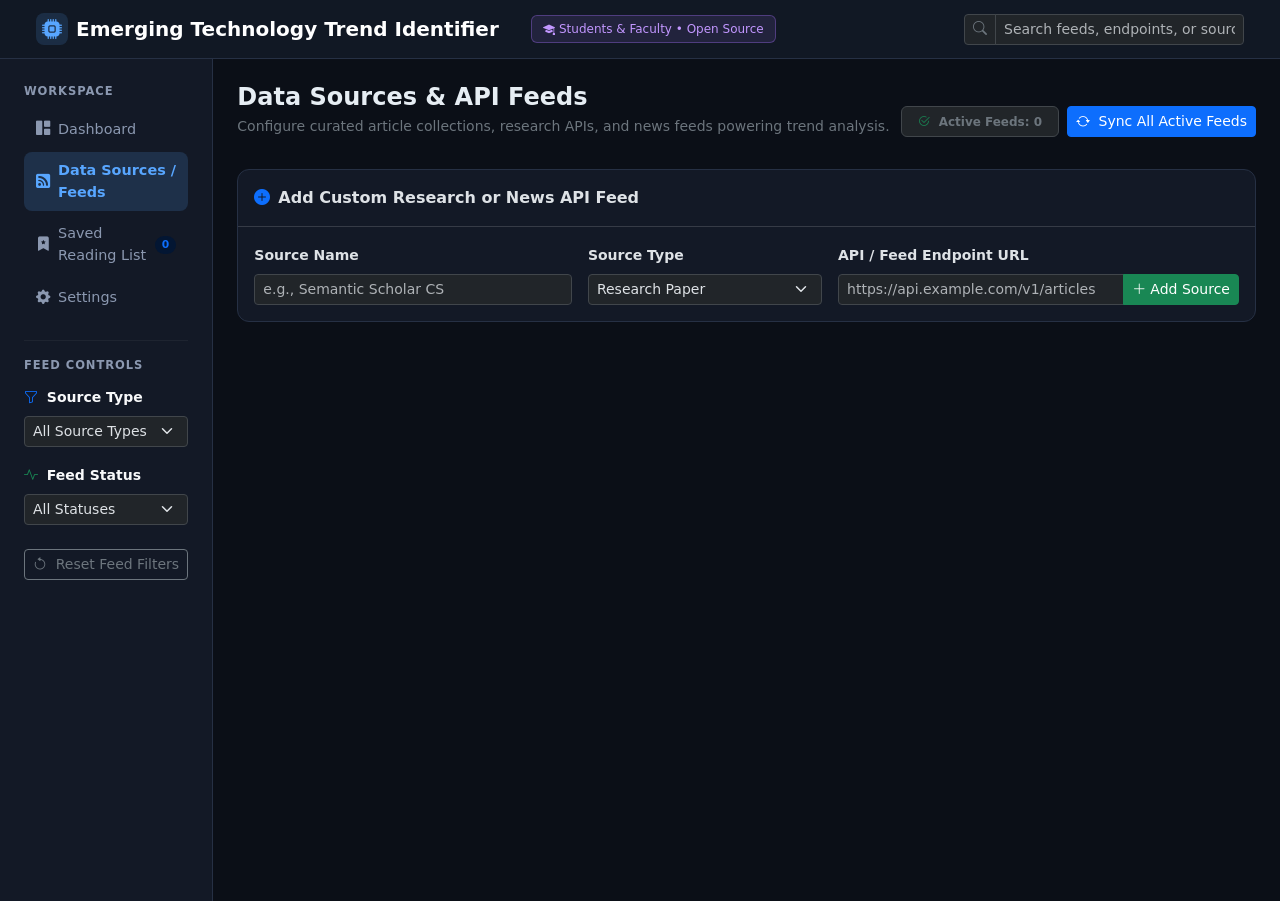
==== Frontend/feeds.html @ 265fe932 "Renamed" ====
<!DOCTYPE html>
<html lang="en" data-bs-theme="dark">
<head>
    <meta charset="UTF-8">
    <meta name="viewport" content="width=device-width, initial-scale=1.0">
    <title>Data Sources &amp; API Feeds | Emerging Technology Trend Identifier</title>
    <!-- Bootstrap 5 CSS -->
    <link href="https://cdn.jsdelivr.net/npm/bootstrap@5.3.3/dist/css/bootstrap.min.css" rel="stylesheet">
    <!-- Bootstrap Icons -->
    <link rel="stylesheet" href="https://cdn.jsdelivr.net/npm/bootstrap-icons@1.11.3/font/bootstrap-icons.min.css">
    <!-- Custom Styles -->
    <link rel="stylesheet" href="style.css">
</head>
<body>

    <!-- TOP NAVIGATION BAR -->
    <nav class="navbar navbar-expand-lg border-bottom sticky-top top-navbar px-3 px-lg-4">
        <div class="container-fluid d-flex flex-wrap align-items-center justify-content-between gap-2">
            <!-- Brand & Academic Badge -->
            <div class="d-flex align-items-center gap-3">
                <a class="navbar-brand fw-bold d-flex align-items-center gap-2 mb-0" href="index.html">
                    <span class="brand-icon"><i class="bi bi-cpu-fill"></i></span>
                    <span>Emerging Technology Trend Identifier</span>
                </a>
                <span class="badge academic-badge d-none d-md-inline-flex align-items-center gap-1">
                    <i class="bi bi-mortarboard-fill"></i> Students &amp; Faculty • Open Source
                </span>
            </div>

            <!-- Feed Search Input -->
            <div class="search-wrapper flex-grow-1 flex-md-grow-0">
                <div class="input-group input-group-sm">
                    <span class="input-group-text bg-dark border-secondary-subtle text-secondary">
                        <i class="bi bi-search"></i>
                    </span>
                    <input
                        type="text"
                        id="feedSearchInput"
                        class="form-control bg-dark border-secondary-subtle"
                        placeholder="Search feeds, endpoints, or source types..."
                        aria-label="Search data sources and feeds"
                    >
                </div>
            </div>
        </div>
    </nav>

    <!-- MAIN SHELL -->
    <div class="container-fluid">
        <div class="row">

            <!-- LEFT SIDEBAR -->
            <aside class="col-lg-3 col-xl-2 border-end p-3 p-lg-4 sidebar-panel">
                <div class="mb-4">
                    <div class="sidebar-section-title">Workspace</div>
                    <ul class="nav nav-pills flex-column gap-1" id="sidebarNav">
                        <li class="nav-item">
                            <a class="nav-link d-flex align-items-center gap-2" href="index.html">
                                <i class="bi bi-grid-1x2-fill"></i> Dashboard
                            </a>
                        </li>
                        <li class="nav-item">
                            <a class="nav-link active d-flex align-items-center gap-2" href="feeds.html">
                                <i class="bi bi-rss-fill"></i> Data Sources / Feeds
                            </a>
                        </li>
                        <li class="nav-item">
                            <a class="nav-link d-flex align-items-center justify-content-between" href="saved.html">
                                <span class="d-flex align-items-center gap-2">
                                    <i class="bi bi-bookmark-star-fill"></i> Saved Reading List
                                </span>
                                <span class="badge rounded-pill bg-primary-subtle text-primary" id="navSavedBadge">0</span>
                            </a>
                        </li>
                        <li class="nav-item">
                            <a class="nav-link d-flex align-items-center gap-2" href="settings.html">
                                <i class="bi bi-gear-fill"></i> Settings
                            </a>
                        </li>
                    </ul>
                </div>

                <hr class="border-secondary-subtle">

                <!-- Feed Filters -->
                <div class="sidebar-section-title">Feed Controls</div>

                <div class="mb-3">
                    <label for="feedTypeFilter" class="form-label small fw-semibold text-light-emphasis">
                        <i class="bi bi-funnel me-1 text-primary"></i> Source Type
                    </label>
                    <select id="feedTypeFilter" class="form-select form-select-sm bg-dark border-secondary-subtle">
                        <option value="All">All Source Types</option>
                        <option value="Research Paper">Research Papers</option>
                        <option value="Tech News">Tech News</option>
                    </select>
                </div>

                <div class="mb-4">
                    <label for="feedStatusFilter" class="form-label small fw-semibold text-light-emphasis">
                        <i class="bi bi-activity me-1 text-success"></i> Feed Status
                    </label>
                    <select id="feedStatusFilter" class="form-select form-select-sm bg-dark border-secondary-subtle">
                        <option value="All">All Statuses</option>
                        <option value="Active">Active Only</option>
                        <option value="Paused">Paused Only</option>
                    </select>
                </div>

                <button id="resetFeedsFilterBtn" class="btn btn-outline-secondary btn-sm w-100">
                    <i class="bi bi-arrow-counterclockwise me-1"></i> Reset Feed Filters
                </button>
            </aside>

            <!-- MAIN CONTENT -->
            <main class="col-lg-9 col-xl-10 p-3 p-lg-4">

                <!-- Page Header -->
                <div class="d-flex flex-wrap justify-content-between align-items-end mb-4 gap-2">
                    <div>
                        <h2 class="fw-bold mb-1 fs-4">Data Sources &amp; API Feeds</h2>
                        <p class="text-secondary small mb-0">
                            Configure curated article collections, research APIs, and news feeds powering trend analysis.
                        </p>
                    </div>
                    <div class="d-flex flex-wrap align-items-center gap-2">
                        <span class="badge bg-dark border border-secondary-subtle text-secondary py-2 px-3">
                            <i class="bi bi-check2-circle text-success me-1"></i> Active Feeds: <strong id="activeFeedsCount">0</strong>
                        </span>
                        <button id="syncAllBtn" class="btn btn-primary btn-sm">
                            <i class="bi bi-arrow-repeat me-1"></i> Sync All Active Feeds
                        </button>
                    </div>
                </div>

                <!-- Feed Cards Grid -->
                <div class="row g-3 mb-4" id="feedsGrid">
                    <!-- Rendered dynamically via js/feeds.js -->
                </div>

                <!-- Add Custom Feed / Curated Source Card -->
                <div class="card dashboard-card">
                    <div class="card-header bg-transparent d-flex align-items-center gap-2 py-3">
                        <i class="bi bi-plus-circle-fill text-primary"></i>
                        <span class="fw-semibold">Add Custom Research or News API Feed</span>
                    </div>
                    <div class="card-body">
                        <form id="addFeedForm" class="row g-3">
                            <div class="col-md-4">
                                <label for="feedName" class="form-label small fw-semibold">Source Name</label>
                                <input
                                    type="text"
                                    id="feedName"
                                    class="form-control form-control-sm bg-dark border-secondary-subtle"
                                    placeholder="e.g., Semantic Scholar CS"
                                    required
                                >
                            </div>
                            <div class="col-md-3">
                                <label for="feedType" class="form-label small fw-semibold">Source Type</label>
                                <select id="feedType" class="form-select form-select-sm bg-dark border-secondary-subtle">
                                    <option value="Research Paper">Research Paper</option>
                                    <option value="Tech News">Tech News</option>
                                </select>
                            </div>
                            <div class="col-md-5">
                                <label for="feedUrl" class="form-label small fw-semibold">API / Feed Endpoint URL</label>
                                <div class="input-group input-group-sm">
                                    <input
                                        type="url"
                                        id="feedUrl"
                                        class="form-control bg-dark border-secondary-subtle"
                                        placeholder="https://api.example.com/v1/articles"
                                        required
                                    >
                                    <button type="submit" class="btn btn-success">
                                        <i class="bi bi-plus-lg me-1"></i>Add Source
                                    </button>
                                </div>
                            </div>
                        </form>
                    </div>
                </div>

            </main>
        </div>
    </div>

    <!-- Toast Notification -->
    <div class="toast-container position-fixed bottom-0 end-0 p-3">
        <div id="actionToast" class="toast align-items-center text-bg-dark border-primary" role="alert" aria-live="assertive" aria-atomic="true">
            <div class="d-flex">
                <div class="toast-body d-flex align-items-center gap-2" id="toastMessage">
                    <i class="bi bi-check-circle-fill text-success"></i>
                    <span>Action completed.</span>
                </div>
                <button type="button" class="btn-close btn-close-white me-2 m-auto" data-bs-dismiss="toast" aria-label="Close"></button>
            </div>
        </div>
    </div>

    <!-- Bootstrap 5 JS Bundle -->
    <script src="https://cdn.jsdelivr.net/npm/bootstrap@5.3.3/dist/js/bootstrap.bundle.min.js"></script>
    <!-- Shared State & Feed Logic -->
    <script src="js/shared.js"></script>
    <script src="js/feeds.js"></script>
</body>
</html>
---- Frontend/style.css ----
:root {
    --bg-canvas: #0b0f17;
    --bg-surface: #131926;
    --bg-elevated: #1a2234;
    --border-subtle: #263044;
    --text-primary: #e6edf3;
    --text-muted: #8b98b0;
    --accent-blue: #58a6ff;
    --accent-purple: #a371f7;
    --accent-green: #3fb950;
}

body {
    background-color: var(--bg-canvas);
    color: var(--text-primary);
    font-family: 'Inter', 'Segoe UI', system-ui, -apple-system, sans-serif;
}

/* Top Navbar */
.top-navbar {
    background-color: rgba(19, 25, 38, 0.92);
    backdrop-filter: blur(10px);
    border-color: var(--border-subtle) !important;
}

.brand-icon {
    display: inline-flex;
    align-items: center;
    justify-content: center;
    width: 32px;
    height: 32px;
    border-radius: 8px;
    background: rgba(88, 166, 255, 0.15);
    color: var(--accent-blue);
}

.academic-badge {
    background-color: rgba(163, 113, 247, 0.12);
    color: #c297ff;
    border: 1px solid rgba(163, 113, 247, 0.35);
    font-weight: 500;
    padding: 0.4rem 0.7rem;
}

.search-wrapper {
    min-width: 280px;
    max-width: 380px;
}

/* Left Sidebar */
.sidebar-panel {
    background-color: var(--bg-surface);
    border-color: var(--border-subtle) !important;
    min-height: calc(100vh - 58px);
}

.sidebar-section-title {
    font-size: 0.72rem;
    font-weight: 700;
    text-transform: uppercase;
    letter-spacing: 0.08em;
    color: var(--text-muted);
    margin-bottom: 0.65rem;
}

.sidebar-panel .nav-link {
    color: var(--text-muted);
    border-radius: 8px;
    padding: 0.5rem 0.75rem;
    font-size: 0.9rem;
    transition: all 0.15s ease;
}

.sidebar-panel .nav-link:hover {
    background-color: var(--bg-elevated);
    color: var(--text-primary);
}

.sidebar-panel .nav-link.active {
    background-color: rgba(88, 166, 255, 0.16);
    color: var(--accent-blue);
    font-weight: 600;
}

.legend-dot {
    display: inline-block;
    width: 9px;
    height: 9px;
    border-radius: 50%;
    margin-right: 6px;
}

/* KPI & Dashboard Cards */
.kpi-card,
.dashboard-card {
    background-color: var(--bg-surface);
    border: 1px solid var(--border-subtle);
    border-radius: 12px;
}

.kpi-label {
    font-size: 0.78rem;
    font-weight: 600;
    text-transform: uppercase;
    letter-spacing: 0.04em;
    color: var(--text-muted);
}

.kpi-icon {
    width: 32px;
    height: 32px;
    border-radius: 8px;
    display: inline-flex;
    align-items: center;
    justify-content: center;
    font-size: 0.95rem;
}

/* Charts */
.chart-container {
    position: relative;
    height: 270px;
    width: 100%;
}

/* Article Feed Cards */
.article-card {
    background-color: var(--bg-canvas);
    border: 1px solid var(--border-subtle);
    border-radius: 10px;
    padding: 1.25rem;
    margin-bottom: 1rem;
    transition: transform 0.16s ease, border-color 0.16s ease;
}

.article-card:last-child {
    margin-bottom: 0;
}

.article-card:hover {
    border-color: var(--accent-blue);
    transform: translateY(-2px);
}

.source-pill-paper {
    background-color: rgba(163, 113, 247, 0.14);
    color: #c297ff;
    border: 1px solid rgba(163, 113, 247, 0.35);
}

.source-pill-news {
    background-color: rgba(63, 185, 80, 0.14);
    color: #56d364;
    border: 1px solid rgba(63, 185, 80, 0.35);
}

.keyword-pill {
    display: inline-block;
    font-size: 0.76rem;
    padding: 0.2rem 0.6rem;
    border-radius: 999px;
    background-color: rgba(88, 166, 255, 0.12);
    color: var(--accent-blue);
    border: 1px solid rgba(88, 166, 255, 0.3);
    margin-right: 0.35rem;
    margin-top: 0.35rem;
    cursor: pointer;
    transition: background-color 0.15s ease;
}

.keyword-pill:hover {
    background-color: rgba(88, 166, 255, 0.25);
}

@media (max-width: 991.98px) {
    .sidebar-panel {
        min-height: auto;
        border-right: none !important;
        border-bottom: 1px solid var(--border-subtle);
    }
    .search-wrapper {
        min-width: 100%;
    }
}
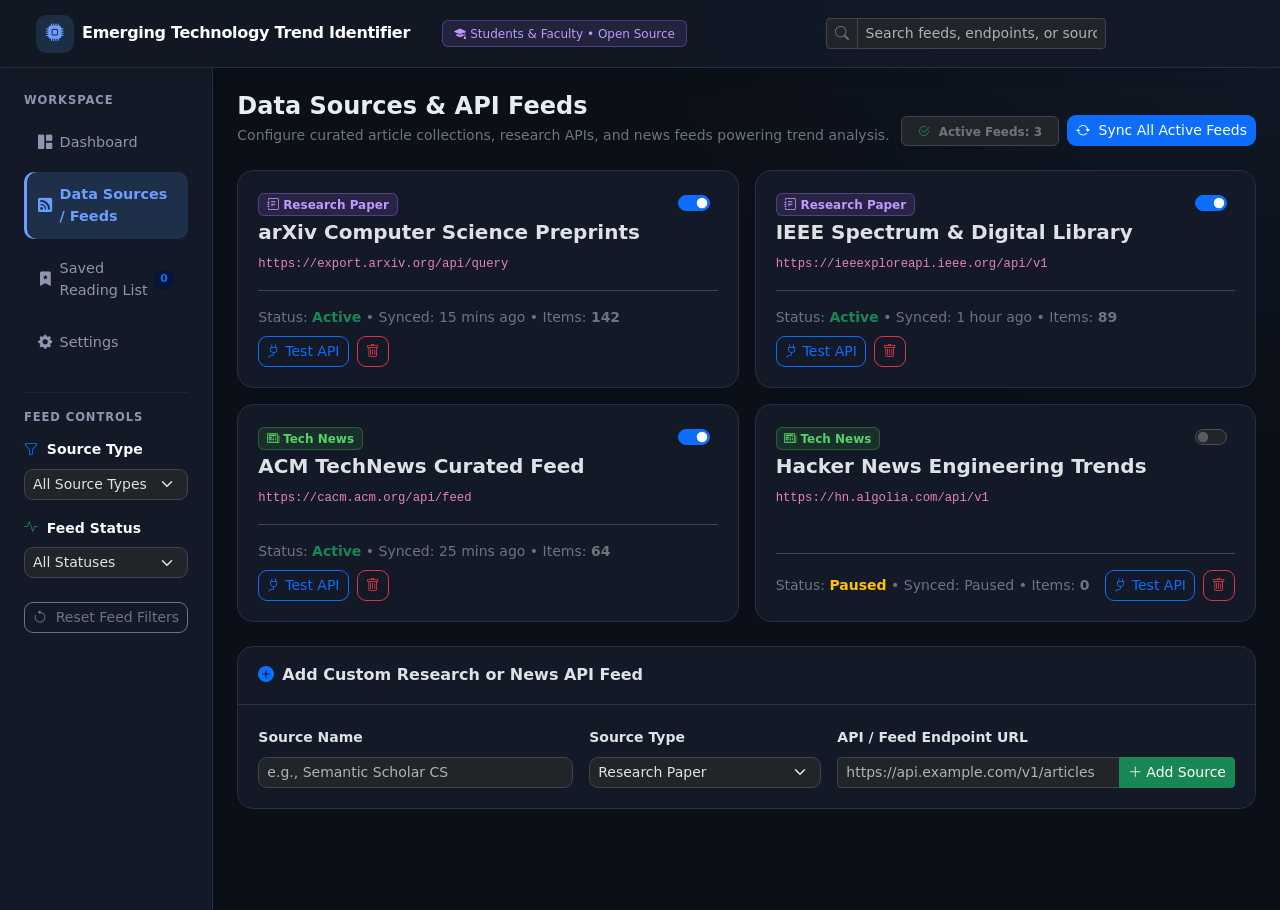
==== commit 5efc40ba: "Profiles with error" ====
--- a/Frontend/feeds.html
+++ b/Frontend/feeds.html
@@ -42,6 +42,53 @@
                     >
                 </div>
             </div>
+
+            <!-- Login / Profile Section -->
+            <div class="d-flex align-items-center gap-2">
+                <button
+                    class="btn btn-outline-primary btn-sm"
+                    id="headerLoginBtn"
+                    type="button"
+                    data-bs-toggle="modal"
+                    data-bs-target="#loginModal"
+                    hidden
+                >
+                    <i class="bi bi-box-arrow-in-right me-1"></i> Login
+                </button>
+
+                <div class="dropdown" id="headerProfileMenu" hidden>
+                    <button
+                        class="btn btn-outline-light btn-sm dropdown-toggle"
+                        type="button"
+                        id="profileDropdownButton"
+                        data-bs-toggle="dropdown"
+                        aria-expanded="false"
+                    >
+                        <i class="bi bi-person-circle me-1"></i>
+                        <span id="headerProfileName">Profile</span>
+                    </button>
+
+                    <ul class="dropdown-menu dropdown-menu-end shadow">
+                        <li class="px-3 py-2">
+                            <div class="fw-semibold" id="dropdownProfileName">User</div>
+                            <div class="small text-secondary" id="dropdownProfileEmail">user@demo.edu</div>
+                            <span class="badge bg-primary-subtle text-primary mt-1" id="dropdownProfileRole">Student</span>
+                        </li>
+                        <li><hr class="dropdown-divider"></li>
+                        <li>
+                            <button class="dropdown-item" type="button" id="viewProfileBtn">
+                                <i class="bi bi-person-vcard me-2"></i>View Profile
+                            </button>
+                        </li>
+                        <li>
+                            <button class="dropdown-item text-danger" type="button" id="logoutBtn">
+                                <i class="bi bi-box-arrow-right me-2"></i>Logout
+                            </button>
+                        </li>
+                    </ul>
+                </div>
+            </div>
+
         </div>
     </nav>
 
@@ -186,6 +233,87 @@
         </div>
     </div>
 
+
+    <!-- Login Modal -->
+    <div class="modal fade" id="loginModal" tabindex="-1" aria-hidden="true">
+        <div class="modal-dialog modal-dialog-centered">
+            <div class="modal-content bg-dark border-secondary">
+                <div class="modal-header border-secondary">
+                    <h5 class="modal-title fw-bold">
+                        <i class="bi bi-person-lock text-primary me-2"></i>Login
+                    </h5>
+                    <button type="button" class="btn-close btn-close-white" data-bs-dismiss="modal"></button>
+                </div>
+
+                <div class="modal-body">
+                    <form id="loginForm">
+                        <label class="form-label fw-semibold">Account Type</label>
+
+                        <div class="d-flex gap-3 mb-3">
+                            <div class="form-check">
+                                <input class="form-check-input" type="radio" name="loginRole" id="loginStudent" value="student" checked>
+                                <label class="form-check-label" for="loginStudent">Student</label>
+                            </div>
+                            <div class="form-check">
+                                <input class="form-check-input" type="radio" name="loginRole" id="loginFaculty" value="staff">
+                                <label class="form-check-label" for="loginFaculty">Faculty</label>
+                            </div>
+                        </div>
+
+                        <div class="mb-3">
+                            <label for="loginIdentifier" class="form-label">Email</label>
+                            <input type="email" class="form-control bg-dark text-light border-secondary" id="loginIdentifier" placeholder="Enter your demo email" required>
+                        </div>
+
+                        <div class="mb-3">
+                            <label for="loginPassword" class="form-label">Password</label>
+                            <input type="password" class="form-control bg-dark text-light border-secondary" id="loginPassword" placeholder="Enter password" required>
+                        </div>
+
+                        <button type="submit" class="btn btn-primary w-100">
+                            <i class="bi bi-box-arrow-in-right me-1"></i> Login
+                        </button>
+                    </form>
+                </div>
+            </div>
+        </div>
+    </div>
+
+    <!-- Profile Modal -->
+    <div class="modal fade" id="profileModal" tabindex="-1" aria-hidden="true">
+        <div class="modal-dialog modal-dialog-centered">
+            <div class="modal-content bg-dark border-secondary">
+                <div class="modal-header border-secondary">
+                    <h5 class="modal-title fw-bold">
+                        <i class="bi bi-person-vcard text-primary me-2"></i>My Profile
+                    </h5>
+                    <button type="button" class="btn-close btn-close-white" data-bs-dismiss="modal"></button>
+                </div>
+
+                <div class="modal-body">
+                    <div class="text-center mb-4">
+                        <i class="bi bi-person-circle display-3 text-primary"></i>
+                        <h5 class="mt-2 mb-1" id="profileDisplayName">User</h5>
+                        <span class="badge bg-primary-subtle text-primary" id="profileDisplayRole">Student</span>
+                    </div>
+
+                    <div class="border rounded p-3 border-secondary">
+                        <p class="mb-2"><strong>Email:</strong> <span id="profileDisplayEmail"></span></p>
+                        <p class="mb-2"><strong>ID:</strong> <span id="profileDisplayId"></span></p>
+                        <p class="mb-2"><strong>Department:</strong> <span id="profileDisplayDepartment"></span></p>
+                        <p class="mb-0"><strong>College:</strong> <span id="profileDisplayCollege"></span></p>
+
+                        <div id="profileExtraRow" class="mt-2" hidden>
+                            <strong id="profileExtraLabel"></strong>
+                            <span id="profileDisplayExtra"></span>
+                        </div>
+                    </div>
+                </div>
+            </div>
+        </div>
+    </div>
+
+
     <!-- Toast Notification -->
     <div class="toast-container position-fixed bottom-0 end-0 p-3">
         <div id="actionToast" class="toast align-items-center text-bg-dark border-primary" role="alert" aria-live="assertive" aria-atomic="true">
@@ -204,5 +332,6 @@
     <!-- Shared State & Feed Logic -->
     <script src="js/shared.js"></script>
     <script src="js/feeds.js"></script>
+    <script src="js/auth.js"></script>
 </body>
 </html>
--- a/Frontend/style.css
+++ b/Frontend/style.css
@@ -8,6 +8,28 @@
     --accent-blue: #58a6ff;
     --accent-purple: #a371f7;
     --accent-green: #3fb950;
+}
+
+[data-bs-theme="light"] {
+    --bg-canvas: #f5f7fb;
+    --bg-surface: #ffffff;
+    --bg-elevated: #eef2f8;
+    --border-subtle: #dce2ec;
+    --text-primary: #161b26;
+    --text-muted: #5a6578;
+}
+
+[data-bs-theme="light"] .top-navbar {
+    background-color: rgba(255, 255, 255, 0.92);
+}
+
+[data-bs-theme="light"] .article-card {
+    background-color: #f9fbff;
+}
+
+body.density-compact .article-card {
+    padding: 0.85rem 1rem;
+    margin-bottom: 0.65rem;
 }
 
 body {
@@ -182,3 +204,307 @@
         min-width: 100%;
     }
 }
+
+[data-bs-theme="light"] {
+    --bg-canvas: #f5f7fb;
+    --bg-surface: #ffffff;
+    --bg-elevated: #eef2f8;
+    --border-subtle: #dce2ec;
+    --text-primary: #161b26;
+    --text-muted: #5a6578;
+}
+
+[data-bs-theme="light"] body {
+    background-color: var(--bg-canvas);
+    color: var(--text-primary);
+}
+
+[data-bs-theme="light"] .top-navbar {
+    background-color: rgba(255, 255, 255, 0.95);
+}
+
+[data-bs-theme="light"] .sidebar-panel,
+[data-bs-theme="light"] .kpi-card,
+[data-bs-theme="light"] .dashboard-card {
+    background-color: var(--bg-surface);
+}
+
+[data-bs-theme="light"] .article-card {
+    background-color: #f9fbff;
+}
+
+[data-bs-theme="light"] .form-control,
+[data-bs-theme="light"] .form-select,
+[data-bs-theme="light"] .input-group-text,
+[data-bs-theme="light"] .bg-dark {
+    background-color: #ffffff !important;
+    color: var(--text-primary) !important;
+    border-color: var(--border-subtle) !important;
+}
+
+[data-bs-theme="light"] .text-light-emphasis {
+    color: var(--text-primary) !important;
+}
+
+/* Compact Card Density */
+body.density-compact .article-card {
+    padding: 0.85rem 1rem;
+    margin-bottom: 0.65rem;
+}
+
+
+/* =========================================
+   DASHBOARD UI UPGRADE - STEP 1
+========================================= */
+
+:root {
+    --accent-blue: #6c9eff;
+    --accent-purple: #a78bfa;
+    --accent-green: #34d399;
+    --card-radius: 16px;
+}
+
+/* Overall dashboard */
+body {
+    background:
+        radial-gradient(ellipse at top right, rgba(88, 166, 255, 0.07), transparent 35%),
+        var(--bg-canvas);
+    line-height: 1.55;
+}
+
+/* Top navigation */
+.top-navbar {
+    min-height: 68px;
+    box-shadow: 0 4px 20px rgba(0, 0, 0, 0.12);
+}
+
+.brand-icon {
+    width: 38px;
+    height: 38px;
+    border-radius: 11px;
+    font-size: 1.1rem;
+}
+
+.navbar-brand {
+    font-size: 1rem;
+    letter-spacing: -0.3px;
+}
+
+/* Sidebar */
+.sidebar-panel {
+    padding-top: 1.5rem !important;
+}
+
+@media (min-width: 992px) {
+    .sidebar-panel {
+        position: sticky;
+        top: 68px;
+        height: calc(100vh - 68px);
+        overflow-y: auto;
+    }
+}
+
+.sidebar-panel .nav-link {
+    padding: 0.7rem 0.85rem;
+    border-radius: 10px;
+    margin-bottom: 3px;
+}
+
+.sidebar-panel .nav-link.active {
+    box-shadow: inset 3px 0 0 var(--accent-blue);
+}
+
+/* KPI cards */
+.kpi-card {
+    border-radius: var(--card-radius);
+    overflow: hidden;
+    position: relative;
+    transition: transform 0.2s ease, border-color 0.2s ease,
+                box-shadow 0.2s ease;
+}
+
+.kpi-card:hover {
+    transform: translateY(-4px);
+    border-color: rgba(108, 158, 255, 0.55);
+    box-shadow: 0 12px 28px rgba(0, 0, 0, 0.16);
+}
+
+.kpi-card .card-body {
+    padding: 1.25rem;
+}
+
+.kpi-card h3,
+.kpi-card h5 {
+    letter-spacing: -0.5px;
+}
+
+/* Dashboard chart cards */
+.dashboard-card {
+    border-radius: var(--card-radius);
+    overflow: hidden;
+    transition: border-color 0.2s ease;
+}
+
+.dashboard-card .card-header {
+    min-height: 58px;
+    border-bottom: 1px solid var(--border-subtle);
+    padding-left: 1.25rem !important;
+    padding-right: 1.25rem !important;
+}
+
+.dashboard-card .card-body {
+    padding: 1.25rem;
+}
+
+.chart-container {
+    height: 290px;
+}
+
+/* Article cards */
+.article-card {
+    border-radius: 14px;
+    padding: 1.35rem;
+    transition: transform 0.2s ease, border-color 0.2s ease,
+                box-shadow 0.2s ease;
+}
+
+.article-card:hover {
+    transform: translateY(-3px);
+    box-shadow: 0 10px 25px rgba(0, 0, 0, 0.12);
+}
+
+.article-card h5 {
+    line-height: 1.45;
+    letter-spacing: -0.25px;
+}
+
+/* Buttons */
+.btn {
+    border-radius: 9px;
+    transition: all 0.18s ease;
+}
+
+.form-control,
+.form-select {
+    border-radius: 9px;
+}
+
+.form-control:focus,
+.form-select:focus {
+    border-color: var(--accent-blue);
+    box-shadow: 0 0 0 3px rgba(108, 158, 255, 0.13);
+}
+
+/* Responsive adjustments */
+@media (max-width: 767.98px) {
+    .navbar-brand {
+        font-size: 0.88rem;
+    }
+
+    main {
+        padding: 1rem !important;
+    }
+
+    .chart-container {
+        height: 250px;
+    }
+
+    .dashboard-card .card-header {
+        align-items: flex-start !important;
+        flex-direction: column;
+        gap: 8px;
+    }
+
+    .article-card {
+        padding: 1rem;
+    }
+}
+
+/* Light theme adjustments */
+[data-bs-theme="light"] .kpi-card,
+[data-bs-theme="light"] .dashboard-card {
+    box-shadow: 0 4px 18px rgba(25, 40, 70, 0.04);
+}
+
+[data-bs-theme="light"] .article-card:hover {
+    box-shadow: 0 10px 24px rgba(25, 40, 70, 0.08);
+}
+
+/* Trending Technologies Section */
+.trending-topics-grid {
+    display: grid;
+    grid-template-columns: repeat(auto-fit, minmax(190px, 1fr));
+    gap: 14px;
+}
+
+.trending-topic-card {
+    padding: 18px;
+    border: 1px solid var(--border-subtle);
+    border-radius: 14px;
+    background: rgba(8, 15, 27, .48);
+    transition: .2s ease;
+}
+
+.trending-topic-card:hover {
+    transform: translateY(-3px);
+    border-color: var(--accent-blue);
+    background: rgba(30, 53, 83, .45);
+}
+
+.trending-rank {
+    display: inline-block;
+    color: var(--accent-blue);
+    font-size: .72rem;
+    font-weight: 800;
+    margin-bottom: 13px;
+}
+
+.trending-topic-name {
+    color: var(--text-primary);
+    font-size: .95rem;
+    font-weight: 700;
+    margin-bottom: 7px;
+}
+
+.trending-topic-count {
+    color: var(--text-muted);
+    font-size: .8rem;
+    margin-bottom: 16px;
+}
+
+.trending-topic-footer {
+    display: flex;
+    justify-content: space-between;
+    align-items: center;
+    gap: 8px;
+    font-size: .72rem;
+    color: var(--text-muted);
+    border-top: 1px solid var(--border-subtle);
+    padding-top: 11px;
+}
+
+.trending-growth {
+    color: var(--accent-green);
+    font-weight: 800;
+}
+
+[data-bs-theme="light"] .trending-topic-card {
+    background: #f8faff;
+}
+
+/* Fix KPI text overflow */
+.kpi-card .card-body {
+    min-width: 0;
+}
+
+.kpi-card h3,
+.kpi-card h5 {
+    overflow-wrap: anywhere;
+    word-break: normal;
+    line-height: 1.3;
+    max-width: 100%;
+}
+
+#kpiTopCategory {
+    font-size: clamp(1rem, 1.5vw, 1.5rem);
+}
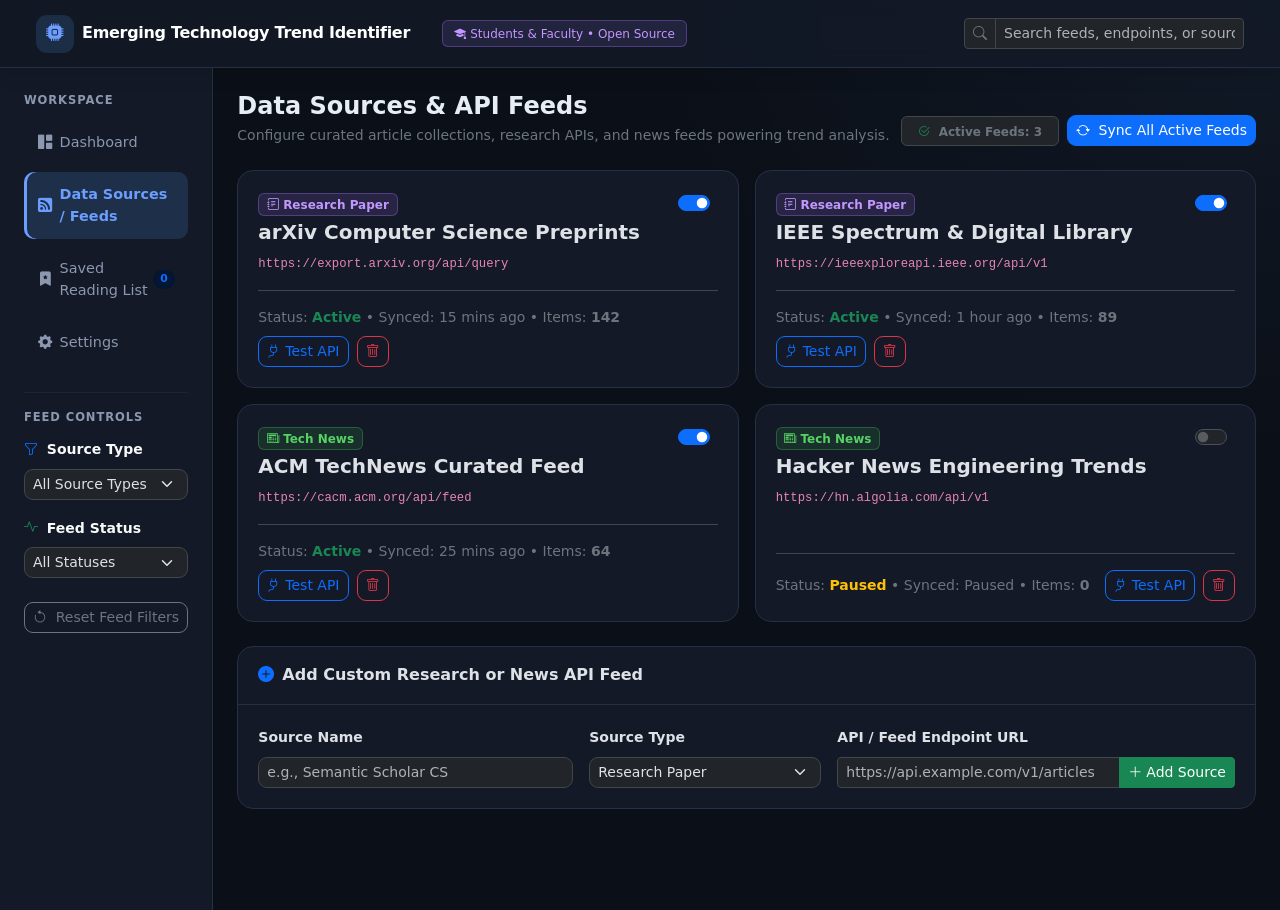
==== commit e62d73f2: "Profiles proper" ====
--- a/Frontend/feeds.html
+++ b/Frontend/feeds.html
@@ -42,53 +42,6 @@
                     >
                 </div>
             </div>
-
-            <!-- Login / Profile Section -->
-            <div class="d-flex align-items-center gap-2">
-                <button
-                    class="btn btn-outline-primary btn-sm"
-                    id="headerLoginBtn"
-                    type="button"
-                    data-bs-toggle="modal"
-                    data-bs-target="#loginModal"
-                    hidden
-                >
-                    <i class="bi bi-box-arrow-in-right me-1"></i> Login
-                </button>
-
-                <div class="dropdown" id="headerProfileMenu" hidden>
-                    <button
-                        class="btn btn-outline-light btn-sm dropdown-toggle"
-                        type="button"
-                        id="profileDropdownButton"
-                        data-bs-toggle="dropdown"
-                        aria-expanded="false"
-                    >
-                        <i class="bi bi-person-circle me-1"></i>
-                        <span id="headerProfileName">Profile</span>
-                    </button>
-
-                    <ul class="dropdown-menu dropdown-menu-end shadow">
-                        <li class="px-3 py-2">
-                            <div class="fw-semibold" id="dropdownProfileName">User</div>
-                            <div class="small text-secondary" id="dropdownProfileEmail">user@demo.edu</div>
-                            <span class="badge bg-primary-subtle text-primary mt-1" id="dropdownProfileRole">Student</span>
-                        </li>
-                        <li><hr class="dropdown-divider"></li>
-                        <li>
-                            <button class="dropdown-item" type="button" id="viewProfileBtn">
-                                <i class="bi bi-person-vcard me-2"></i>View Profile
-                            </button>
-                        </li>
-                        <li>
-                            <button class="dropdown-item text-danger" type="button" id="logoutBtn">
-                                <i class="bi bi-box-arrow-right me-2"></i>Logout
-                            </button>
-                        </li>
-                    </ul>
-                </div>
-            </div>
-
         </div>
     </nav>
 
@@ -233,87 +186,6 @@
         </div>
     </div>
 
-
-    <!-- Login Modal -->
-    <div class="modal fade" id="loginModal" tabindex="-1" aria-hidden="true">
-        <div class="modal-dialog modal-dialog-centered">
-            <div class="modal-content bg-dark border-secondary">
-                <div class="modal-header border-secondary">
-                    <h5 class="modal-title fw-bold">
-                        <i class="bi bi-person-lock text-primary me-2"></i>Login
-                    </h5>
-                    <button type="button" class="btn-close btn-close-white" data-bs-dismiss="modal"></button>
-                </div>
-
-                <div class="modal-body">
-                    <form id="loginForm">
-                        <label class="form-label fw-semibold">Account Type</label>
-
-                        <div class="d-flex gap-3 mb-3">
-                            <div class="form-check">
-                                <input class="form-check-input" type="radio" name="loginRole" id="loginStudent" value="student" checked>
-                                <label class="form-check-label" for="loginStudent">Student</label>
-                            </div>
-                            <div class="form-check">
-                                <input class="form-check-input" type="radio" name="loginRole" id="loginFaculty" value="staff">
-                                <label class="form-check-label" for="loginFaculty">Faculty</label>
-                            </div>
-                        </div>
-
-                        <div class="mb-3">
-                            <label for="loginIdentifier" class="form-label">Email</label>
-                            <input type="email" class="form-control bg-dark text-light border-secondary" id="loginIdentifier" placeholder="Enter your demo email" required>
-                        </div>
-
-                        <div class="mb-3">
-                            <label for="loginPassword" class="form-label">Password</label>
-                            <input type="password" class="form-control bg-dark text-light border-secondary" id="loginPassword" placeholder="Enter password" required>
-                        </div>
-
-                        <button type="submit" class="btn btn-primary w-100">
-                            <i class="bi bi-box-arrow-in-right me-1"></i> Login
-                        </button>
-                    </form>
-                </div>
-            </div>
-        </div>
-    </div>
-
-    <!-- Profile Modal -->
-    <div class="modal fade" id="profileModal" tabindex="-1" aria-hidden="true">
-        <div class="modal-dialog modal-dialog-centered">
-            <div class="modal-content bg-dark border-secondary">
-                <div class="modal-header border-secondary">
-                    <h5 class="modal-title fw-bold">
-                        <i class="bi bi-person-vcard text-primary me-2"></i>My Profile
-                    </h5>
-                    <button type="button" class="btn-close btn-close-white" data-bs-dismiss="modal"></button>
-                </div>
-
-                <div class="modal-body">
-                    <div class="text-center mb-4">
-                        <i class="bi bi-person-circle display-3 text-primary"></i>
-                        <h5 class="mt-2 mb-1" id="profileDisplayName">User</h5>
-                        <span class="badge bg-primary-subtle text-primary" id="profileDisplayRole">Student</span>
-                    </div>
-
-                    <div class="border rounded p-3 border-secondary">
-                        <p class="mb-2"><strong>Email:</strong> <span id="profileDisplayEmail"></span></p>
-                        <p class="mb-2"><strong>ID:</strong> <span id="profileDisplayId"></span></p>
-                        <p class="mb-2"><strong>Department:</strong> <span id="profileDisplayDepartment"></span></p>
-                        <p class="mb-0"><strong>College:</strong> <span id="profileDisplayCollege"></span></p>
-
-                        <div id="profileExtraRow" class="mt-2" hidden>
-                            <strong id="profileExtraLabel"></strong>
-                            <span id="profileDisplayExtra"></span>
-                        </div>
-                    </div>
-                </div>
-            </div>
-        </div>
-    </div>
-
-
     <!-- Toast Notification -->
     <div class="toast-container position-fixed bottom-0 end-0 p-3">
         <div id="actionToast" class="toast align-items-center text-bg-dark border-primary" role="alert" aria-live="assertive" aria-atomic="true">
@@ -332,6 +204,5 @@
     <!-- Shared State & Feed Logic -->
     <script src="js/shared.js"></script>
     <script src="js/feeds.js"></script>
-    <script src="js/auth.js"></script>
 </body>
 </html>
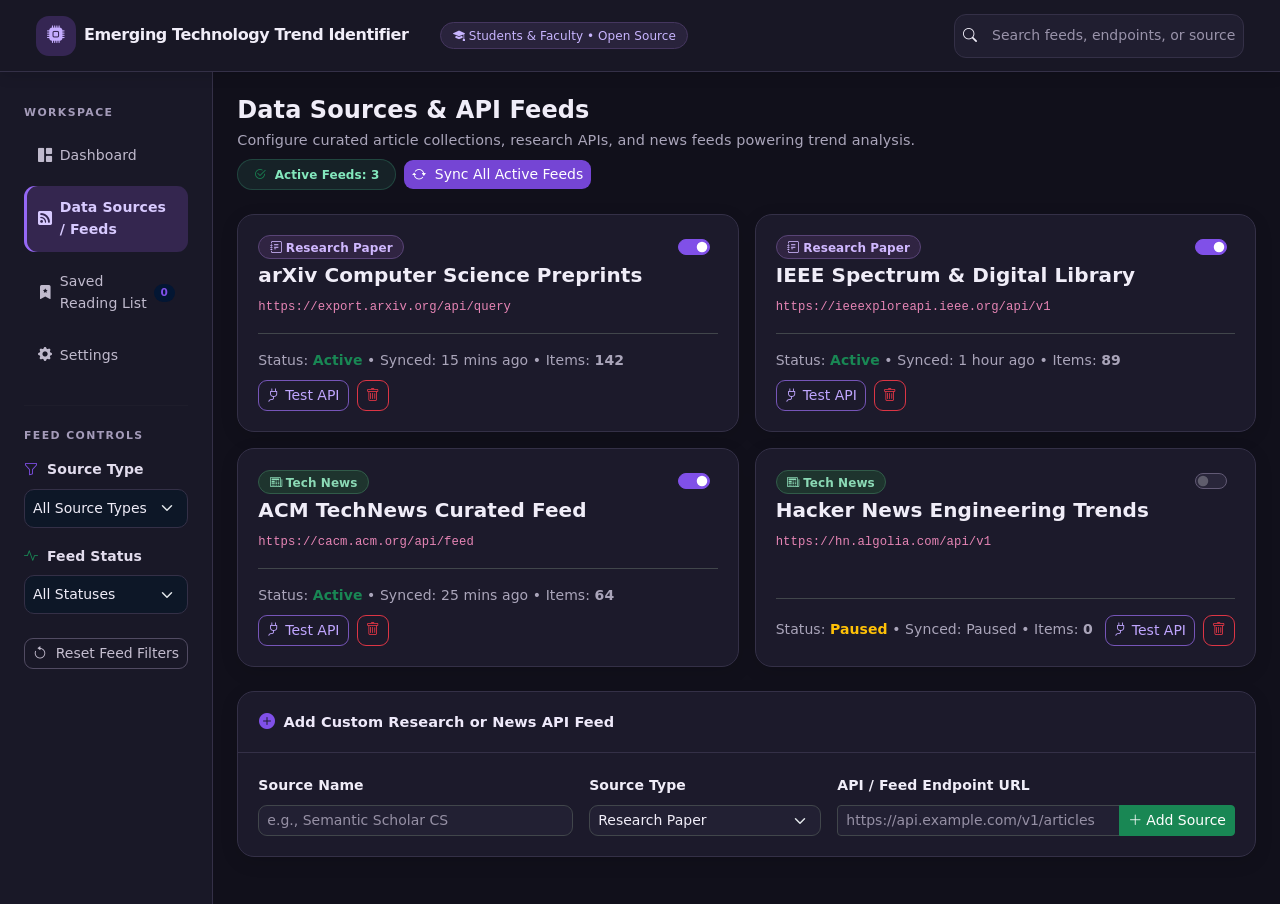
==== commit a5292fca: "Front end corrected with proper ui light/dark" ====
--- a/Frontend/feeds.html
+++ b/Frontend/feeds.html
@@ -10,6 +10,7 @@
     <link rel="stylesheet" href="https://cdn.jsdelivr.net/npm/bootstrap-icons@1.11.3/font/bootstrap-icons.min.css">
     <!-- Custom Styles -->
     <link rel="stylesheet" href="style.css">
+    <link rel="stylesheet" href="dashboard-redesign.css">
 </head>
 <body>
 
--- a/Frontend/dashboard-redesign.css
+++ b/Frontend/dashboard-redesign.css
@@ -0,0 +1,1554 @@
+
+/* Emerging Technology Trend Identifier — Dashboard UI Refresh
+   Load this file AFTER style.css. Existing HTML IDs and JavaScript remain unchanged. */
+
+:root {
+  --bg-canvas: #090e1a;
+  --bg-surface: #101a2b;
+  --bg-elevated: #17243a;
+  --border-subtle: rgba(148, 163, 184, .16);
+  --text-primary: #edf4ff;
+  --text-muted: #91a2bb;
+  --accent-blue: #65a8ff;
+  --accent-purple: #ad8cff;
+  --accent-green: #4bd6a0;
+}
+
+html { scroll-behavior: smooth; }
+body {
+  background:
+    radial-gradient(ellipse at 78% 0%, rgba(66, 110, 190, .14), transparent 34rem),
+    var(--bg-canvas);
+  color: var(--text-primary);
+  font-family: Inter, "Segoe UI", system-ui, sans-serif;
+  letter-spacing: .005em;
+}
+.top-navbar {
+  min-height: 72px;
+  background: rgba(9, 14, 26, .88);
+  backdrop-filter: blur(18px);
+  border-color: var(--border-subtle) !important;
+  box-shadow: 0 8px 30px rgba(0,0,0,.14);
+}
+.navbar-brand { color: var(--text-primary) !important; font-size: 1rem; letter-spacing: -.025em; }
+.brand-icon {
+  width: 40px; height: 40px; border-radius: 13px;
+  background: linear-gradient(135deg, #397fe5, #9267e8);
+  color: white; box-shadow: 0 7px 20px rgba(73, 119, 232, .3);
+}
+.academic-badge {
+  background: rgba(173,140,255,.1); color: #c8b5ff;
+  border: 1px solid rgba(173,140,255,.22); border-radius: 999px;
+}
+.search-wrapper { min-width: 290px; max-width: 420px; }
+.search-wrapper .input-group { background: var(--bg-surface); border: 1px solid var(--border-subtle); border-radius: 12px; overflow: hidden; }
+.search-wrapper .input-group-text, .search-wrapper .form-control {
+  background: transparent !important; border: 0 !important; color: var(--text-primary) !important;
+  min-height: 42px; box-shadow: none !important;
+}
+.search-wrapper .form-control::placeholder { color: #71829d; }
+
+.sidebar-panel {
+  background: rgba(16, 26, 43, .78);
+  border-color: var(--border-subtle) !important;
+  min-height: calc(100vh - 72px);
+  padding-top: 28px !important;
+}
+.sidebar-section-title {
+  color: #7185a4; font-size: .68rem; letter-spacing: .13em;
+  margin: 5px 0 12px; font-weight: 800;
+}
+.sidebar-panel .nav-link {
+  color: #9aabc4; border-radius: 11px; padding: .72rem .85rem;
+  font-size: .88rem; transition: .2s ease;
+}
+.sidebar-panel .nav-link:hover { background: rgba(101,168,255,.09); color: white; transform: translateX(2px); }
+.sidebar-panel .nav-link.active {
+  color: #dceaff; font-weight: 700;
+  background: linear-gradient(100deg, rgba(70,132,230,.23), rgba(113,91,204,.12));
+  box-shadow: inset 3px 0 #65a8ff;
+}
+.sidebar-panel hr { opacity: .12; margin: 1.4rem 0; }
+.sidebar-panel .form-select, .sidebar-panel .form-control {
+  background-color: #0d1727 !important; color: var(--text-primary) !important;
+  border: 1px solid var(--border-subtle) !important; border-radius: 10px;
+  min-height: 39px;
+}
+.sidebar-panel .form-check-input { background-color: #17243a; border-color: #50617b; }
+.sidebar-panel .form-check-input:checked { background-color: #568fe9; border-color: #568fe9; }
+
+main { padding: 30px clamp(16px, 2.4vw, 38px) 48px !important; }
+#dashboardTitle { font-size: clamp(1.45rem, 2vw, 1.9rem) !important; letter-spacing: -.04em; }
+main > .d-flex:first-child p { color: var(--text-muted) !important; font-size: .9rem !important; }
+main > .d-flex:first-child .badge {
+  background: rgba(75,214,160,.09) !important; color: #83e8bd !important;
+  border: 1px solid rgba(75,214,160,.2) !important; border-radius: 999px;
+  font-weight: 600;
+}
+
+.kpi-card, .dashboard-card {
+  background: linear-gradient(145deg, rgba(19,31,51,.98), rgba(14,23,39,.98));
+  border: 1px solid var(--border-subtle);
+  border-radius: 17px;
+  box-shadow: 0 12px 32px rgba(0,0,0,.12);
+  overflow: hidden;
+}
+.kpi-card { position: relative; transition: transform .22s ease, border-color .22s ease, box-shadow .22s ease; }
+.kpi-card::after {
+  content: ""; position: absolute; inset: auto 18px 0; height: 2px;
+  background: linear-gradient(90deg, transparent, rgba(101,168,255,.55), transparent);
+  opacity: .55;
+}
+.kpi-card:hover { transform: translateY(-4px); border-color: rgba(101,168,255,.4); box-shadow: 0 18px 38px rgba(0,0,0,.2); }
+.kpi-card .card-body { padding: 21px 21px 23px; }
+.kpi-label { color: #8fa2bd; font-size: .69rem; letter-spacing: .09em; font-weight: 800; }
+.kpi-card h3, .kpi-card h5 { color: #f3f7ff; letter-spacing: -.04em; }
+.kpi-card h3 { font-size: 2rem; }
+.kpi-icon { width: 42px; height: 42px; border-radius: 13px; font-size: 1.05rem; }
+.kpi-card .btn-link { color: #83b9ff !important; }
+
+.dashboard-card .card-header {
+  padding: 18px 21px !important;
+  border-bottom: 1px solid var(--border-subtle);
+  color: #e6efff;
+  font-size: .91rem;
+}
+.dashboard-card .card-header .text-secondary { color: #8093af !important; font-size: .76rem !important; }
+.dashboard-card .card-body { padding: 20px; }
+.chart-container { height: 290px; }
+.dashboard-card .card-header i { font-size: 1rem; }
+
+#articlesFeedContainer { padding: 20px !important; }
+.article-card {
+  background: rgba(8,15,27,.52);
+  border: 1px solid var(--border-subtle);
+  border-radius: 14px;
+  padding: 20px;
+  margin-bottom: 14px;
+  transition: border-color .2s ease, transform .2s ease, background .2s ease;
+}
+.article-card:hover {
+  background: rgba(18,31,51,.8);
+  border-color: rgba(101,168,255,.42);
+  transform: translateY(-2px);
+}
+.article-card h5 { color: #edf4ff; font-size: 1rem; line-height: 1.5; letter-spacing: -.015em; }
+.article-card p { color: #9aabc2 !important; line-height: 1.7; }
+.article-card .text-light-emphasis { color: #dce8fa !important; }
+.article-card .btn { border-radius: 9px; font-weight: 600; }
+.source-pill-paper, .source-pill-news { border-radius: 999px; padding: .3rem .65rem; font-weight: 650; }
+.keyword-pill { border-radius: 999px; padding: .28rem .68rem; font-size: .72rem; }
+.btn-primary {
+  background: linear-gradient(110deg, #397fe5, #745bd0);
+  border: 0; box-shadow: 0 5px 14px rgba(66,112,215,.2);
+}
+.btn-primary:hover { filter: brightness(1.1); }
+.btn-outline-secondary, .btn-outline-primary { border-radius: 9px; }
+.form-control:focus, .form-select:focus { border-color: #65a8ff !important; box-shadow: 0 0 0 .2rem rgba(101,168,255,.13) !important; }
+.btn-check:checked + .btn-outline-secondary { background: rgba(101,168,255,.18); border-color: #65a8ff; color: #dceaff; }
+
+[data-bs-theme="light"] body {
+  background: radial-gradient(ellipse at 80% 0%, rgba(86,132,220,.09), transparent 34rem), #f3f6fc;
+  color: #18243a;
+}
+[data-bs-theme="light"] .top-navbar { background: rgba(255,255,255,.9); }
+[data-bs-theme="light"] .navbar-brand { color: #18243a !important; }
+[data-bs-theme="light"] .sidebar-panel { background: rgba(255,255,255,.88); }
+[data-bs-theme="light"] .sidebar-panel .nav-link { color: #62718a; }
+[data-bs-theme="light"] .sidebar-panel .nav-link.active { color: #2459a8; background: #eaf1ff; }
+[data-bs-theme="light"] .sidebar-panel .form-select,
+[data-bs-theme="light"] .sidebar-panel .form-control { background: white !important; color: #18243a !important; }
+[data-bs-theme="light"] .kpi-card, [data-bs-theme="light"] .dashboard-card {
+  background: #fff; border-color: #e1e7f0; box-shadow: 0 10px 28px rgba(34,55,90,.06);
+}
+[data-bs-theme="light"] .kpi-card h3, [data-bs-theme="light"] .kpi-card h5 { color: #18243a; }
+[data-bs-theme="light"] .kpi-label { color: #71809a; }
+[data-bs-theme="light"] .dashboard-card .card-header { color: #24344e; }
+[data-bs-theme="light"] .article-card { background: #f8faff; border-color: #e2e8f2; }
+[data-bs-theme="light"] .article-card h5 { color: #1d2c45; }
+[data-bs-theme="light"] .article-card p { color: #63728a !important; }
+[data-bs-theme="light"] .article-card .text-light-emphasis { color: #34445f !important; }
+[data-bs-theme="light"] .search-wrapper .input-group { background: #fff; }
+[data-bs-theme="light"] .search-wrapper .input-group-text,
+[data-bs-theme="light"] .search-wrapper .form-control { color: #24344e !important; }
+[data-bs-theme="light"] .search-wrapper .form-control::placeholder { color: #8996aa; }
+
+@media (max-width: 991.98px) {
+  .sidebar-panel { min-height: auto; padding: 18px !important; }
+  main { padding-top: 22px !important; }
+}
+@media (max-width: 575.98px) {
+  .top-navbar { padding-top: 10px !important; padding-bottom: 10px !important; }
+  .navbar-brand { font-size: .85rem; }
+  .search-wrapper { min-width: 100%; max-width: none; }
+  .chart-container { height: 245px; }
+  .dashboard-card .card-body, #articlesFeedContainer { padding: 14px !important; }
+  .article-card { padding: 15px; }
+}
+
+/* Trending Technologies Section */
+.trending-topics-grid {
+    display: grid;
+    grid-template-columns: repeat(auto-fit, minmax(190px, 1fr));
+    gap: 14px;
+}
+
+.trending-topic-card {
+    padding: 18px;
+    border: 1px solid var(--border-subtle);
+    border-radius: 14px;
+    background: rgba(8, 15, 27, .48);
+    transition: .2s ease;
+}
+
+.trending-topic-card:hover {
+    transform: translateY(-3px);
+    border-color: var(--accent-blue);
+    background: rgba(30, 53, 83, .45);
+}
+
+.trending-rank {
+    display: inline-block;
+    color: var(--accent-blue);
+    font-size: .72rem;
+    font-weight: 800;
+    margin-bottom: 13px;
+}
+
+.trending-topic-name {
+    color: var(--text-primary);
+    font-size: .95rem;
+    font-weight: 700;
+    margin-bottom: 7px;
+}
+
+.trending-topic-count {
+    color: var(--text-muted);
+    font-size: .8rem;
+    margin-bottom: 16px;
+}
+
+.trending-topic-footer {
+    display: flex;
+    justify-content: space-between;
+    align-items: center;
+    gap: 8px;
+    font-size: .72rem;
+    color: var(--text-muted);
+    border-top: 1px solid var(--border-subtle);
+    padding-top: 11px;
+}
+
+.trending-growth {
+    color: var(--accent-green);
+    font-weight: 800;
+}
+
+[data-bs-theme="light"] .trending-topic-card {
+    background: #f8faff;
+}
+
+/* Fix KPI text overflow */
+.kpi-card .card-body {
+    min-width: 0;
+}
+
+.kpi-card h3,
+.kpi-card h5 {
+    overflow-wrap: anywhere;
+    word-break: normal;
+    line-height: 1.3;
+    max-width: 100%;
+}
+
+#kpiTopCategory {
+    font-size: clamp(1rem, 1.5vw, 1.5rem);
+}
+
+/* Most Active Category - Full text visibility */
+#kpiTopCategory {
+    white-space: normal !important;
+    overflow: visible !important;
+    overflow-wrap: anywhere;
+    word-break: normal;
+    line-height: 1.3;
+    min-width: 0;
+    font-size: clamp(0.9rem, 1.2vw, 1.2rem);
+}
+
+#kpiCategoryShare {
+    white-space: nowrap;
+    padding-top: 2px;
+}
+
+/* SETTINGS PAGE HEADER */
+.settings-page-header {
+    padding: 1.5rem;
+    border: 1px solid var(--bs-border-color);
+    border-radius: 16px;
+    background: linear-gradient(
+        135deg,
+        rgba(13, 110, 253, 0.12),
+        rgba(111, 66, 193, 0.08)
+    );
+}
+
+.settings-page-header h2 {
+    font-size: clamp(1.5rem, 2.5vw, 2rem);
+    letter-spacing: -0.5px;
+}
+
+.settings-page-header p {
+    max-width: 620px;
+    line-height: 1.6;
+}
+
+.settings-header-icon {
+    width: 58px;
+    height: 58px;
+    display: flex;
+    align-items: center;
+    justify-content: center;
+    border-radius: 15px;
+    background: rgba(13, 110, 253, 0.15);
+    color: var(--bs-primary);
+    font-size: 1.7rem;
+}
+
+/* SETTINGS CARDS */
+.settings-main .dashboard-card {
+    border: 1px solid var(--bs-border-color);
+    border-radius: 16px;
+    overflow: hidden;
+    transition: border-color 0.2s ease, transform 0.2s ease;
+}
+
+.settings-main .dashboard-card:hover {
+    border-color: var(--bs-primary);
+    transform: translateY(-2px);
+}
+
+.settings-main .dashboard-card .card-header {
+    min-height: 58px;
+    border-bottom: 1px solid var(--bs-border-color);
+    font-size: 0.95rem;
+}
+
+.settings-main .dashboard-card .card-header i {
+    font-size: 1.1rem;
+}
+
+.settings-main .dashboard-card .card-body {
+    padding: 1.5rem;
+}
+
+.settings-main .form-label {
+    color: var(--bs-body-color);
+}
+
+.settings-main .form-select {
+    min-height: 40px;
+    border-radius: 9px;
+}
+
+.settings-main .form-check {
+    padding-top: 5px;
+    padding-bottom: 5px;
+}
+
+.settings-main .btn-group .btn {
+    padding: 9px 8px;
+}
+
+@media (max-width: 576px) {
+    .settings-main .dashboard-card .card-body {
+        padding: 1rem;
+    }
+
+    .settings-main .btn-group .btn {
+        font-size: 0.75rem;
+    }
+}
+
+/* LOGIN MODAL */
+.login-modal-content {
+    border: 1px solid var(--bs-border-color);
+    border-radius: 18px;
+    background: var(--bs-body-bg);
+}
+
+.login-role-card {
+    display: flex;
+    flex-direction: column;
+    align-items: center;
+    gap: 7px;
+    padding: 18px 10px;
+    border: 1px solid var(--bs-border-color);
+    border-radius: 12px;
+    cursor: pointer;
+    transition: 0.2s ease;
+}
+
+.login-role-card i {
+    font-size: 1.6rem;
+    color: var(--bs-primary);
+}
+
+.login-role-card small {
+    color: var(--bs-secondary-color);
+}
+
+.btn-check:checked + .login-role-card {
+    border-color: var(--bs-primary);
+    background: rgba(13, 110, 253, 0.1);
+}
+
+.login-role-card:hover {
+    border-color: var(--bs-primary);
+}
+/* LOGIN ACCOUNT TYPE CARDS */
+#loginModal .login-role-card {
+    display: flex;
+    flex-direction: column;
+    align-items: center;
+    justify-content: center;
+    text-align: center;
+    gap: 8px;
+    min-height: 125px;
+    padding: 18px 12px;
+    border: 1px solid var(--bs-border-color);
+    border-radius: 14px;
+    background: var(--bs-tertiary-bg);
+    cursor: pointer;
+    transition: all 0.2s ease;
+}
+
+#loginModal .login-role-card i {
+    font-size: 1.8rem;
+    color: var(--bs-primary);
+}
+
+#loginModal .login-role-card strong {
+    font-size: 0.95rem;
+}
+
+#loginModal .login-role-card small {
+    color: var(--bs-secondary-color);
+}
+
+#loginModal .btn-check:checked + .login-role-card {
+    border: 2px solid var(--bs-primary);
+    background: rgba(13, 110, 253, 0.12);
+}
+
+#loginModal .login-role-card:hover {
+    border-color: var(--bs-primary);
+    transform: translateY(-2px);
+}
+
+
+
+/* =========================================================
+   EMERGING TECHNOLOGY TREND IDENTIFIER
+   PURPLE THEME SYSTEM — LIGHT + PROFESSIONAL DARK
+   CSS ONLY | Existing functionality preserved
+========================================================= */
+
+/* ------------------------------
+   1. DEFAULT / DARK THEME
+------------------------------ */
+
+:root {
+    color-scheme: dark;
+
+    --bg-canvas: #11101b;
+    --bg-surface: #191827;
+    --bg-elevated: #222033;
+    --border-subtle: #343047;
+
+    --text-primary: #f0edf8;
+    --text-muted: #aaa5ba;
+
+    --accent-blue: #9568f5;
+    --accent-purple: #9568f5;
+    --accent-green: #55c99a;
+
+    --bs-primary: #8050e8;
+    --bs-primary-rgb: 128, 80, 232;
+
+    --bs-body-bg: #11101b;
+    --bs-body-color: #f0edf8;
+    --bs-secondary-color: #aaa5ba;
+    --bs-tertiary-bg: #222033;
+    --bs-border-color: #343047;
+    --bs-link-color: #b49aff;
+    --bs-link-hover-color: #c8b5ff;
+
+    --card-radius: 16px;
+}
+
+/* Main page */
+
+body {
+    background: var(--bg-canvas) !important;
+    color: var(--text-primary);
+}
+
+/* Navigation */
+
+.top-navbar {
+    background: rgba(25, 24, 39, 0.97) !important;
+    border-color: var(--border-subtle) !important;
+    box-shadow: 0 3px 14px rgba(0, 0, 0, 0.12);
+}
+
+.navbar-brand {
+    color: var(--text-primary) !important;
+}
+
+.brand-icon {
+    background: #352653;
+    color: #c5adff;
+    box-shadow: none;
+}
+
+.academic-badge {
+    background: #29233c;
+    color: #c8b5ff;
+    border-color: #45365f;
+}
+
+/* Search */
+
+.search-wrapper .input-group {
+    background: #201e30;
+    border-color: var(--border-subtle);
+}
+
+.search-wrapper .input-group-text,
+.search-wrapper .form-control {
+    color: var(--text-primary) !important;
+}
+
+.search-wrapper .form-control::placeholder {
+    color: #9993aa;
+}
+
+/* Sidebar */
+
+.sidebar-panel {
+    background: #191827 !important;
+    border-color: var(--border-subtle) !important;
+}
+
+.sidebar-section-title {
+    color: #a49bb9;
+}
+
+.sidebar-panel .nav-link {
+    color: #c0bacd;
+}
+
+.sidebar-panel .nav-link:hover {
+    background: #29253b;
+    color: #ffffff;
+    transform: none;
+}
+
+.sidebar-panel .nav-link.active {
+    background: #34264f;
+    color: #d8caff;
+    box-shadow: inset 3px 0 #9568f5;
+}
+
+.sidebar-panel hr {
+    border-color: var(--border-subtle);
+}
+
+/* Cards */
+
+.kpi-card,
+.dashboard-card {
+    background: #1c1a2b !important;
+    border-color: #343047 !important;
+    box-shadow: 0 5px 18px rgba(0, 0, 0, 0.12);
+}
+
+.kpi-card::after {
+    background: #9568f5;
+    opacity: 0.35;
+}
+
+.kpi-card:hover {
+    border-color: #7053a8 !important;
+    box-shadow: 0 8px 22px rgba(0, 0, 0, 0.16);
+    transform: translateY(-2px);
+}
+
+.kpi-label {
+    color: #b0a9c0;
+}
+
+.kpi-card h3,
+.kpi-card h5 {
+    color: #f3efff;
+}
+
+.kpi-icon {
+    background: #302544;
+    color: #c3aaff;
+}
+
+.kpi-card .btn-link {
+    color: #c0a6ff !important;
+}
+
+/* Dashboard chart cards */
+
+.dashboard-card .card-header {
+    background: transparent;
+    color: #eee9fa;
+    border-color: var(--border-subtle);
+}
+
+.dashboard-card .card-header .text-secondary {
+    color: #aaa3b8 !important;
+}
+
+/* Article cards */
+
+.article-card {
+    background: #191827 !important;
+    border-color: #343047 !important;
+}
+
+.article-card:hover {
+    background: #211e32 !important;
+    border-color: #7655b8 !important;
+    box-shadow: 0 5px 16px rgba(0, 0, 0, 0.12);
+    transform: translateY(-2px);
+}
+
+.article-card h5 {
+    color: #f0edf8;
+}
+
+.article-card p {
+    color: #b6b0c3 !important;
+}
+
+.article-card .text-light-emphasis {
+    color: #ddd5ed !important;
+}
+
+/* Trending topics */
+
+.trending-topic-card {
+    background: #1c1a2b;
+    border-color: #343047;
+}
+
+.trending-topic-card:hover {
+    background: #242037;
+    border-color: #7655b8;
+}
+
+.trending-rank {
+    color: #b69aff;
+}
+
+.trending-topic-name {
+    color: var(--text-primary);
+}
+
+.trending-topic-count,
+.trending-topic-footer {
+    color: var(--text-muted);
+}
+
+.trending-topic-footer {
+    border-color: var(--border-subtle);
+}
+
+/* Buttons */
+
+.btn-primary {
+    background: #7545d4;
+    border-color: #7545d4;
+    color: #ffffff;
+    box-shadow: none;
+}
+
+.btn-primary:hover,
+.btn-primary:focus {
+    background: #8658e5;
+    border-color: #8658e5;
+    color: #ffffff;
+    filter: none;
+}
+
+.btn-outline-primary {
+    color: #c0a6ff;
+    border-color: #7655b8;
+}
+
+.btn-outline-primary:hover {
+    background: #382953;
+    border-color: #9568f5;
+    color: #ffffff;
+}
+
+.btn-outline-secondary {
+    color: #c4bdcf;
+    border-color: #514b62;
+}
+
+.btn-outline-secondary:hover {
+    background: #302b40;
+    border-color: #766b8c;
+    color: #ffffff;
+}
+
+.btn-check:checked + .btn-outline-secondary {
+    background: #382953;
+    border-color: #9568f5;
+    color: #e2d7ff;
+}
+
+/* Inputs and form controls */
+
+.form-control,
+.form-select,
+.input-group-text {
+    background-color: #201e30;
+    color: var(--text-primary);
+    border-color: #403a52;
+}
+
+.form-control::placeholder {
+    color: #9690a5;
+}
+
+.form-control:focus,
+.form-select:focus {
+    background-color: #242136;
+    color: #ffffff;
+    border-color: #9568f5 !important;
+    box-shadow: 0 0 0 3px rgba(149, 104, 245, 0.13) !important;
+}
+
+.form-check-input {
+    background-color: #29263a;
+    border-color: #625a75;
+}
+
+.form-check-input:checked {
+    background-color: #8050e8;
+    border-color: #8050e8;
+}
+
+/* Source and keyword labels */
+
+.source-pill-paper {
+    background: #302442;
+    color: #d0b8ff;
+    border-color: #594477;
+}
+
+.source-pill-news {
+    background: #1e342e;
+    color: #8bd9b5;
+    border-color: #315b49;
+}
+
+.keyword-pill {
+    background: #302442;
+    color: #d0b8ff;
+    border-color: #594477;
+}
+
+.keyword-pill:hover {
+    background: #413057;
+}
+
+/* Settings page */
+
+.settings-page-header {
+    background: #1c1a2b;
+    border-color: var(--border-subtle);
+}
+
+.settings-page-header h2 {
+    color: var(--text-primary);
+}
+
+.settings-header-icon {
+    background: #302442;
+    color: #c5adff;
+}
+
+.settings-main .dashboard-card {
+    border-color: var(--border-subtle);
+}
+
+.settings-main .dashboard-card:hover {
+    border-color: #7655b8;
+}
+
+.settings-main .form-label {
+    color: var(--text-primary);
+}
+
+/* Login modal */
+
+.login-modal-content {
+    background: #1c1a2b;
+    border-color: var(--border-subtle);
+    color: var(--text-primary);
+}
+
+.login-role-card,
+#loginModal .login-role-card {
+    background: #222033;
+    border-color: #403a52;
+    color: var(--text-primary);
+}
+
+.login-role-card i,
+#loginModal .login-role-card i {
+    color: #b69aff;
+}
+
+.login-role-card:hover,
+#loginModal .login-role-card:hover {
+    border-color: #9568f5;
+}
+
+.btn-check:checked + .login-role-card,
+#loginModal .btn-check:checked + .login-role-card {
+    background: #34264f;
+    border-color: #9568f5;
+}
+
+/* Common Bootstrap text and background helpers */
+
+.text-secondary {
+    color: #aaa5ba !important;
+}
+
+.text-muted {
+    color: #aaa5ba !important;
+}
+
+.text-light-emphasis {
+    color: #e2dced !important;
+}
+
+.bg-dark {
+    background-color: #222033 !important;
+}
+
+.border {
+    border-color: var(--border-subtle) !important;
+}
+
+
+/* =========================================================
+   2. LIGHT THEME
+========================================================= */
+
+[data-bs-theme="light"] {
+    color-scheme: light;
+
+    --bg-canvas: #f8f6fe;
+    --bg-surface: #ffffff;
+    --bg-elevated: #eee8fa;
+    --border-subtle: #e4dcf2;
+
+    --text-primary: #25164d;
+    --text-muted: #665b7e;
+
+    --accent-blue: #7138e8;
+    --accent-purple: #7138e8;
+    --accent-green: #16865b;
+
+    --bs-primary: #7138e8;
+    --bs-primary-rgb: 113, 56, 232;
+
+    --bs-body-bg: #f8f6fe;
+    --bs-body-color: #25164d;
+    --bs-secondary-color: #665b7e;
+    --bs-tertiary-bg: #eee8fa;
+    --bs-border-color: #e4dcf2;
+    --bs-link-color: #6531d0;
+    --bs-link-hover-color: #4f22ae;
+}
+
+/* Main page */
+
+[data-bs-theme="light"] body {
+    background: #f8f6fe !important;
+    color: #25164d;
+}
+
+/* Navigation */
+
+[data-bs-theme="light"] .top-navbar {
+    background: rgba(255, 255, 255, 0.97) !important;
+    border-color: #e4dcf2 !important;
+    box-shadow: 0 3px 14px rgba(55, 32, 100, 0.05);
+}
+
+[data-bs-theme="light"] .navbar-brand {
+    color: #25164d !important;
+}
+
+[data-bs-theme="light"] .brand-icon {
+    background: #eee5ff;
+    color: #7138e8;
+    box-shadow: none;
+}
+
+[data-bs-theme="light"] .academic-badge {
+    background: #eee6ff;
+    color: #5420b8;
+    border-color: #ded0ff;
+}
+
+/* Search */
+
+[data-bs-theme="light"] .search-wrapper .input-group {
+    background: #ffffff;
+    border-color: #e0d7f0;
+}
+
+[data-bs-theme="light"] .search-wrapper .input-group-text,
+[data-bs-theme="light"] .search-wrapper .form-control {
+    color: #25164d !important;
+}
+
+[data-bs-theme="light"] .search-wrapper .form-control::placeholder {
+    color: #827796;
+}
+
+/* Sidebar */
+
+[data-bs-theme="light"] .sidebar-panel {
+    background: #ffffff !important;
+    border-color: #e4dcf2 !important;
+}
+
+[data-bs-theme="light"] .sidebar-section-title {
+    color: #75658f;
+}
+
+[data-bs-theme="light"] .sidebar-panel .nav-link {
+    color: #55476e;
+}
+
+[data-bs-theme="light"] .sidebar-panel .nav-link:hover {
+    background: #f1ebfc;
+    color: #49218e;
+}
+
+[data-bs-theme="light"] .sidebar-panel .nav-link.active {
+    background: #eee5ff;
+    color: #5420b8;
+    box-shadow: inset 3px 0 #7138e8;
+}
+
+/* Cards */
+
+[data-bs-theme="light"] .kpi-card,
+[data-bs-theme="light"] .dashboard-card {
+    background: #ffffff !important;
+    border-color: #e4dcf2 !important;
+    box-shadow: 0 5px 18px rgba(55, 32, 100, 0.055);
+}
+
+[data-bs-theme="light"] .kpi-card::after {
+    background: #7138e8;
+    opacity: 0.3;
+}
+
+[data-bs-theme="light"] .kpi-card:hover {
+    border-color: #c9b4f4 !important;
+    box-shadow: 0 8px 22px rgba(55, 32, 100, 0.08);
+}
+
+[data-bs-theme="light"] .kpi-label {
+    color: #746887;
+}
+
+[data-bs-theme="light"] .kpi-card h3,
+[data-bs-theme="light"] .kpi-card h5 {
+    color: #25164d;
+}
+
+[data-bs-theme="light"] .kpi-icon {
+    background: #eee5ff;
+    color: #7138e8;
+}
+
+/* Dashboard cards */
+
+[data-bs-theme="light"] .dashboard-card .card-header {
+    color: #301b63;
+    border-color: #e8e0f2;
+}
+
+/* Articles */
+
+[data-bs-theme="light"] .article-card {
+    background: #ffffff !important;
+    border-color: #e4dcf2 !important;
+}
+
+[data-bs-theme="light"] .article-card:hover {
+    background: #fcfaff !important;
+    border-color: #c9b4f4 !important;
+}
+
+[data-bs-theme="light"] .article-card h5 {
+    color: #25164d;
+}
+
+[data-bs-theme="light"] .article-card p {
+    color: #665b7e !important;
+}
+
+[data-bs-theme="light"] .article-card .text-light-emphasis {
+    color: #514366 !important;
+}
+
+/* Trending topics */
+
+[data-bs-theme="light"] .trending-topic-card {
+    background: #ffffff;
+    border-color: #e4dcf2;
+}
+
+[data-bs-theme="light"] .trending-topic-card:hover {
+    background: #f5f0ff;
+    border-color: #c9b4f4;
+}
+
+[data-bs-theme="light"] .trending-rank {
+    color: #7138e8;
+}
+
+[data-bs-theme="light"] .trending-topic-name {
+    color: #25164d;
+}
+
+[data-bs-theme="light"] .trending-topic-count,
+[data-bs-theme="light"] .trending-topic-footer {
+    color: #665b7e;
+}
+
+[data-bs-theme="light"] .trending-topic-footer {
+    border-color: #e4dcf2;
+}
+
+/* Buttons */
+
+[data-bs-theme="light"] .btn-primary {
+    background: #7138e8;
+    border-color: #7138e8;
+    color: #ffffff;
+}
+
+[data-bs-theme="light"] .btn-primary:hover {
+    background: #5e2acb;
+    border-color: #5e2acb;
+}
+
+[data-bs-theme="light"] .btn-outline-primary {
+    color: #6531d0;
+    border-color: #bda4ee;
+}
+
+[data-bs-theme="light"] .btn-outline-primary:hover {
+    background: #eee5ff;
+    color: #5420b8;
+}
+
+[data-bs-theme="light"] .btn-outline-secondary {
+    color: #5b4e70;
+    border-color: #d8cfe6;
+}
+
+[data-bs-theme="light"] .btn-outline-secondary:hover {
+    background: #eee8f7;
+    color: #301b63;
+}
+
+[data-bs-theme="light"] .btn-check:checked + .btn-outline-secondary {
+    background: #eee5ff;
+    border-color: #7138e8;
+    color: #5420b8;
+}
+
+/* Forms */
+
+[data-bs-theme="light"] .form-control,
+[data-bs-theme="light"] .form-select,
+[data-bs-theme="light"] .input-group-text {
+    background-color: #ffffff;
+    color: #25164d;
+    border-color: #dcd2ec;
+}
+
+[data-bs-theme="light"] .form-control::placeholder {
+    color: #827796;
+}
+
+[data-bs-theme="light"] .form-control:focus,
+[data-bs-theme="light"] .form-select:focus {
+    background-color: #ffffff;
+    color: #25164d;
+    border-color: #9568f5 !important;
+    box-shadow: 0 0 0 3px rgba(113, 56, 232, 0.11) !important;
+}
+
+[data-bs-theme="light"] .form-check-input:checked {
+    background-color: #7138e8;
+    border-color: #7138e8;
+}
+
+/* Source and keyword labels */
+
+[data-bs-theme="light"] .source-pill-paper {
+    background: #eee5ff;
+    color: #5420b8;
+    border-color: #d9c8ff;
+}
+
+[data-bs-theme="light"] .source-pill-news {
+    background: #e7f6ef;
+    color: #176b49;
+    border-color: #c6ead7;
+}
+
+[data-bs-theme="light"] .keyword-pill {
+    background: #eee5ff;
+    color: #5420b8;
+    border-color: #d9c8ff;
+}
+
+[data-bs-theme="light"] .keyword-pill:hover {
+    background: #e1d4ff;
+}
+
+/* Settings */
+
+[data-bs-theme="light"] .settings-page-header {
+    background: #f0eaff;
+    border-color: #e0d4f4;
+}
+
+[data-bs-theme="light"] .settings-page-header h2 {
+    color: #25164d;
+}
+
+[data-bs-theme="light"] .settings-header-icon {
+    background: #e5d9ff;
+    color: #7138e8;
+}
+
+/* Login */
+
+[data-bs-theme="light"] .login-modal-content {
+    background: #ffffff;
+    border-color: #e4dcf2;
+    color: #25164d;
+}
+
+[data-bs-theme="light"] .login-role-card,
+[data-bs-theme="light"] #loginModal .login-role-card {
+    background: #faf8ff;
+    border-color: #e4dcf2;
+    color: #25164d;
+}
+
+[data-bs-theme="light"] .login-role-card i,
+[data-bs-theme="light"] #loginModal .login-role-card i {
+    color: #7138e8;
+}
+
+[data-bs-theme="light"] .btn-check:checked + .login-role-card,
+[data-bs-theme="light"] #loginModal .btn-check:checked + .login-role-card {
+    background: #eee5ff;
+    border-color: #7138e8;
+}
+
+/* Common text helpers */
+
+[data-bs-theme="light"] .text-secondary,
+[data-bs-theme="light"] .text-muted {
+    color: #665b7e !important;
+}
+
+[data-bs-theme="light"] .text-light-emphasis {
+    color: #514366 !important;
+}
+
+[data-bs-theme="light"] .bg-dark {
+    background-color: #eee8fa !important;
+    color: #25164d !important;
+}
+
+
+/* =========================================================
+   LIGHT THEME — TEXT READABILITY IMPROVEMENTS
+   CSS ONLY | No layout or functionality changes
+========================================================= */
+
+[data-bs-theme="light"] {
+    --text-primary: #25163f;
+    --text-muted: #5f526f;
+
+    --bs-body-color: #33264a;
+    --bs-secondary-color: #5f526f;
+    --bs-tertiary-color: #665a78;
+}
+
+/* Main page text */
+[data-bs-theme="light"] body {
+    color: #33264a !important;
+}
+
+[data-bs-theme="light"] main,
+[data-bs-theme="light"] .settings-main {
+    color: #33264a;
+}
+
+[data-bs-theme="light"] p {
+    color: #493d5e;
+}
+
+[data-bs-theme="light"] h1,
+[data-bs-theme="light"] h2,
+[data-bs-theme="light"] h3,
+[data-bs-theme="light"] h4,
+[data-bs-theme="light"] h5,
+[data-bs-theme="light"] h6 {
+    color: #25163f;
+}
+
+/* Secondary and muted text */
+[data-bs-theme="light"] .text-muted,
+[data-bs-theme="light"] .text-secondary,
+[data-bs-theme="light"] .text-body-secondary,
+[data-bs-theme="light"] .text-black-50 {
+    color: #625573 !important;
+}
+
+/* Small descriptions and helper text */
+[data-bs-theme="light"] small,
+[data-bs-theme="light"] .small,
+[data-bs-theme="light"] .form-text {
+    color: #625573;
+}
+
+/* Labels */
+[data-bs-theme="light"] label,
+[data-bs-theme="light"] .form-label,
+[data-bs-theme="light"] .form-check-label {
+    color: #392c50;
+}
+
+/* Navigation */
+[data-bs-theme="light"] .navbar-nav .nav-link {
+    color: #493b60;
+}
+
+[data-bs-theme="light"] .sidebar-section-title {
+    color: #625276;
+}
+
+/* Dashboard cards */
+[data-bs-theme="light"] .dashboard-card .card-header {
+    color: #2d1d4b !important;
+}
+
+[data-bs-theme="light"] .dashboard-card .card-header .text-secondary {
+    color: #625573 !important;
+}
+
+/* KPI text */
+[data-bs-theme="light"] .kpi-label {
+    color: #625573 !important;
+}
+
+[data-bs-theme="light"] .kpi-card h3,
+[data-bs-theme="light"] .kpi-card h5 {
+    color: #25163f !important;
+}
+
+/* Article descriptions and metadata */
+[data-bs-theme="light"] .article-card h5 {
+    color: #25163f !important;
+}
+
+[data-bs-theme="light"] .article-card p,
+[data-bs-theme="light"] .article-card .text-light-emphasis {
+    color: #493d5e !important;
+}
+
+/* Trending topic information */
+[data-bs-theme="light"] .trending-topic-name {
+    color: #25163f !important;
+}
+
+[data-bs-theme="light"] .trending-topic-count,
+[data-bs-theme="light"] .trending-topic-footer {
+    color: #625573 !important;
+}
+
+/* Input text and placeholders */
+[data-bs-theme="light"] .form-control,
+[data-bs-theme="light"] .form-select,
+[data-bs-theme="light"] .input-group-text {
+    color: #33264a !important;
+}
+
+[data-bs-theme="light"] .form-control::placeholder,
+[data-bs-theme="light"] .search-wrapper .form-control::placeholder {
+    color: #716581 !important;
+    opacity: 1;
+}
+
+/* Dropdown menus */
+[data-bs-theme="light"] .dropdown-menu {
+    background: #ffffff;
+    border-color: #ded5eb;
+}
+
+[data-bs-theme="light"] .dropdown-item {
+    color: #392c50;
+}
+
+[data-bs-theme="light"] .dropdown-item:hover,
+[data-bs-theme="light"] .dropdown-item:focus {
+    background: #f0eaff;
+    color: #5420b8;
+}
+
+/* Tables and list content */
+[data-bs-theme="light"] .table {
+    --bs-table-color: #392c50;
+    --bs-table-bg: transparent;
+    color: #392c50;
+}
+
+[data-bs-theme="light"] .list-group-item {
+    color: #392c50;
+    background-color: #ffffff;
+    border-color: #e4dcf2;
+}
+
+/* Settings and login content */
+[data-bs-theme="light"] .settings-page-header p,
+[data-bs-theme="light"] .settings-main p {
+    color: #493d5e;
+}
+
+[data-bs-theme="light"] .login-modal-content,
+[data-bs-theme="light"] #loginModal .modal-body {
+    color: #33264a;
+}
+
+[data-bs-theme="light"] .login-role-card strong {
+    color: #25163f;
+}
+
+[data-bs-theme="light"] .login-role-card small {
+    color: #625573 !important;
+}
+
+/* Links */
+[data-bs-theme="light"] a:not(.btn):not(.nav-link) {
+    color: #5b2bbd;
+}
+
+[data-bs-theme="light"] a:not(.btn):not(.nav-link):hover {
+    color: #431b98;
+}
+
+/* =========================================================
+   LIGHT THEME — TEXT READABILITY IMPROVEMENTS
+   CSS ONLY | No layout or functionality changes
+========================================================= */
+
+[data-bs-theme="light"] {
+    --text-primary: #25163f;
+    --text-muted: #5f526f;
+
+    --bs-body-color: #33264a;
+    --bs-secondary-color: #5f526f;
+    --bs-tertiary-color: #665a78;
+}
+
+/* Main page text */
+[data-bs-theme="light"] body {
+    color: #33264a !important;
+}
+
+[data-bs-theme="light"] main,
+[data-bs-theme="light"] .settings-main {
+    color: #33264a;
+}
+
+[data-bs-theme="light"] p {
+    color: #493d5e;
+}
+
+[data-bs-theme="light"] h1,
+[data-bs-theme="light"] h2,
+[data-bs-theme="light"] h3,
+[data-bs-theme="light"] h4,
+[data-bs-theme="light"] h5,
+[data-bs-theme="light"] h6 {
+    color: #25163f;
+}
+
+/* Secondary and muted text */
+[data-bs-theme="light"] .text-muted,
+[data-bs-theme="light"] .text-secondary,
+[data-bs-theme="light"] .text-body-secondary,
+[data-bs-theme="light"] .text-black-50 {
+    color: #625573 !important;
+}
+
+/* Small descriptions and helper text */
+[data-bs-theme="light"] small,
+[data-bs-theme="light"] .small,
+[data-bs-theme="light"] .form-text {
+    color: #625573;
+}
+
+/* Labels */
+[data-bs-theme="light"] label,
+[data-bs-theme="light"] .form-label,
+[data-bs-theme="light"] .form-check-label {
+    color: #392c50;
+}
+
+/* Navigation */
+[data-bs-theme="light"] .navbar-nav .nav-link {
+    color: #493b60;
+}
+
+[data-bs-theme="light"] .sidebar-section-title {
+    color: #625276;
+}
+
+/* Dashboard cards */
+[data-bs-theme="light"] .dashboard-card .card-header {
+    color: #2d1d4b !important;
+}
+
+[data-bs-theme="light"] .dashboard-card .card-header .text-secondary {
+    color: #625573 !important;
+}
+
+/* KPI text */
+[data-bs-theme="light"] .kpi-label {
+    color: #625573 !important;
+}
+
+[data-bs-theme="light"] .kpi-card h3,
+[data-bs-theme="light"] .kpi-card h5 {
+    color: #25163f !important;
+}
+
+/* Article descriptions and metadata */
+[data-bs-theme="light"] .article-card h5 {
+    color: #25163f !important;
+}
+
+[data-bs-theme="light"] .article-card p,
+[data-bs-theme="light"] .article-card .text-light-emphasis {
+    color: #493d5e !important;
+}
+
+/* Trending topic information */
+[data-bs-theme="light"] .trending-topic-name {
+    color: #25163f !important;
+}
+
+[data-bs-theme="light"] .trending-topic-count,
+[data-bs-theme="light"] .trending-topic-footer {
+    color: #625573 !important;
+}
+
+/* Input text and placeholders */
+[data-bs-theme="light"] .form-control,
+[data-bs-theme="light"] .form-select,
+[data-bs-theme="light"] .input-group-text {
+    color: #33264a !important;
+}
+
+[data-bs-theme="light"] .form-control::placeholder,
+[data-bs-theme="light"] .search-wrapper .form-control::placeholder {
+    color: #716581 !important;
+    opacity: 1;
+}
+
+/* Dropdown menus */
+[data-bs-theme="light"] .dropdown-menu {
+    background: #ffffff;
+    border-color: #ded5eb;
+}
+
+[data-bs-theme="light"] .dropdown-item {
+    color: #392c50;
+}
+
+[data-bs-theme="light"] .dropdown-item:hover,
+[data-bs-theme="light"] .dropdown-item:focus {
+    background: #f0eaff;
+    color: #5420b8;
+}
+
+/* Tables and list content */
+[data-bs-theme="light"] .table {
+    --bs-table-color: #392c50;
+    --bs-table-bg: transparent;
+    color: #392c50;
+}
+
+[data-bs-theme="light"] .list-group-item {
+    color: #392c50;
+    background-color: #ffffff;
+    border-color: #e4dcf2;
+}
+
+/* Settings and login content */
+[data-bs-theme="light"] .settings-page-header p,
+[data-bs-theme="light"] .settings-main p {
+    color: #493d5e;
+}
+
+[data-bs-theme="light"] .login-modal-content,
+[data-bs-theme="light"] #loginModal .modal-body {
+    color: #33264a;
+}
+
+[data-bs-theme="light"] .login-role-card strong {
+    color: #25163f;
+}
+
+[data-bs-theme="light"] .login-role-card small {
+    color: #625573 !important;
+}
+
+/* Links */
+[data-bs-theme="light"] a:not(.btn):not(.nav-link) {
+    color: #5b2bbd;
+}
+
+[data-bs-theme="light"] a:not(.btn):not(.nav-link):hover {
+    color: #431b98;
+}
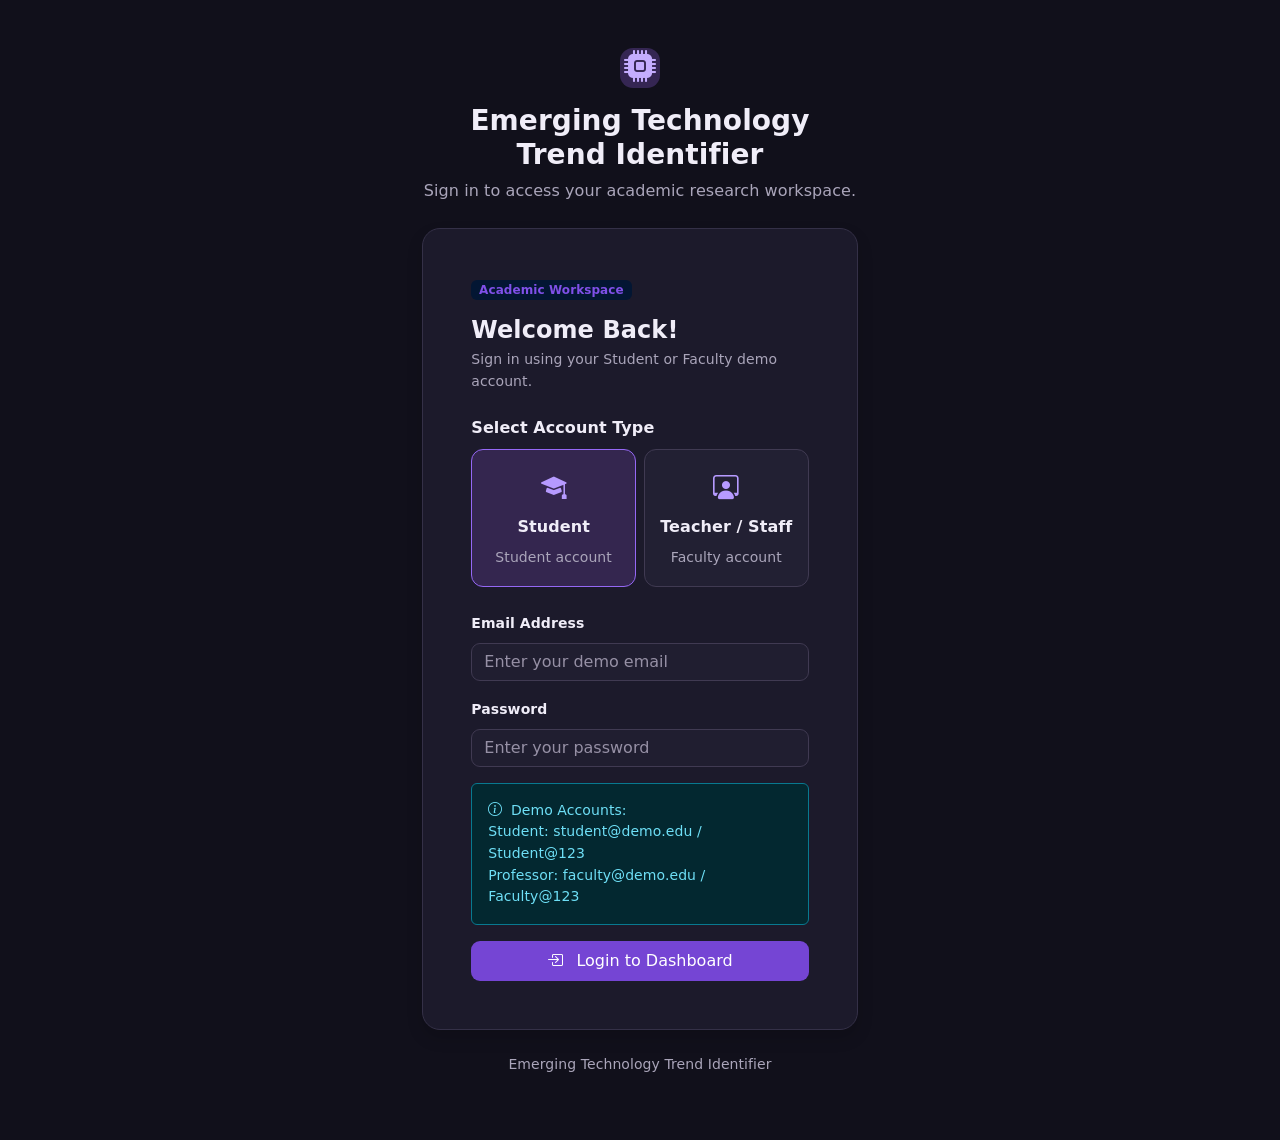
==== commit 5d54caba: "Login Page modified" ====
--- a/Frontend/feeds.html
+++ b/Frontend/feeds.html
@@ -11,6 +11,7 @@
     <!-- Custom Styles -->
     <link rel="stylesheet" href="style.css">
     <link rel="stylesheet" href="dashboard-redesign.css">
+    <script src="js/auth-guard.js"></script>
 </head>
 <body>
 
--- a/Frontend/dashboard-redesign.css
+++ b/Frontend/dashboard-redesign.css
@@ -1116,6 +1116,17 @@
     border-color: #7138e8;
 }
 
+/* Light theme - checkbox and toggle switch */
+[data-bs-theme="light"] .form-check-input:not(:checked) {
+    background-color: #ffffff;
+    border-color: #b9b3c9;
+}
+
+[data-bs-theme="light"] .form-check-input:checked {
+    background-color: #7138e8;
+    border-color: #7138e8;
+}
+
 /* Source and keyword labels */
 
 [data-bs-theme="light"] .source-pill-paper {
@@ -1375,180 +1386,3 @@
 [data-bs-theme="light"] a:not(.btn):not(.nav-link):hover {
     color: #431b98;
 }
-
-/* =========================================================
-   LIGHT THEME — TEXT READABILITY IMPROVEMENTS
-   CSS ONLY | No layout or functionality changes
-========================================================= */
-
-[data-bs-theme="light"] {
-    --text-primary: #25163f;
-    --text-muted: #5f526f;
-
-    --bs-body-color: #33264a;
-    --bs-secondary-color: #5f526f;
-    --bs-tertiary-color: #665a78;
-}
-
-/* Main page text */
-[data-bs-theme="light"] body {
-    color: #33264a !important;
-}
-
-[data-bs-theme="light"] main,
-[data-bs-theme="light"] .settings-main {
-    color: #33264a;
-}
-
-[data-bs-theme="light"] p {
-    color: #493d5e;
-}
-
-[data-bs-theme="light"] h1,
-[data-bs-theme="light"] h2,
-[data-bs-theme="light"] h3,
-[data-bs-theme="light"] h4,
-[data-bs-theme="light"] h5,
-[data-bs-theme="light"] h6 {
-    color: #25163f;
-}
-
-/* Secondary and muted text */
-[data-bs-theme="light"] .text-muted,
-[data-bs-theme="light"] .text-secondary,
-[data-bs-theme="light"] .text-body-secondary,
-[data-bs-theme="light"] .text-black-50 {
-    color: #625573 !important;
-}
-
-/* Small descriptions and helper text */
-[data-bs-theme="light"] small,
-[data-bs-theme="light"] .small,
-[data-bs-theme="light"] .form-text {
-    color: #625573;
-}
-
-/* Labels */
-[data-bs-theme="light"] label,
-[data-bs-theme="light"] .form-label,
-[data-bs-theme="light"] .form-check-label {
-    color: #392c50;
-}
-
-/* Navigation */
-[data-bs-theme="light"] .navbar-nav .nav-link {
-    color: #493b60;
-}
-
-[data-bs-theme="light"] .sidebar-section-title {
-    color: #625276;
-}
-
-/* Dashboard cards */
-[data-bs-theme="light"] .dashboard-card .card-header {
-    color: #2d1d4b !important;
-}
-
-[data-bs-theme="light"] .dashboard-card .card-header .text-secondary {
-    color: #625573 !important;
-}
-
-/* KPI text */
-[data-bs-theme="light"] .kpi-label {
-    color: #625573 !important;
-}
-
-[data-bs-theme="light"] .kpi-card h3,
-[data-bs-theme="light"] .kpi-card h5 {
-    color: #25163f !important;
-}
-
-/* Article descriptions and metadata */
-[data-bs-theme="light"] .article-card h5 {
-    color: #25163f !important;
-}
-
-[data-bs-theme="light"] .article-card p,
-[data-bs-theme="light"] .article-card .text-light-emphasis {
-    color: #493d5e !important;
-}
-
-/* Trending topic information */
-[data-bs-theme="light"] .trending-topic-name {
-    color: #25163f !important;
-}
-
-[data-bs-theme="light"] .trending-topic-count,
-[data-bs-theme="light"] .trending-topic-footer {
-    color: #625573 !important;
-}
-
-/* Input text and placeholders */
-[data-bs-theme="light"] .form-control,
-[data-bs-theme="light"] .form-select,
-[data-bs-theme="light"] .input-group-text {
-    color: #33264a !important;
-}
-
-[data-bs-theme="light"] .form-control::placeholder,
-[data-bs-theme="light"] .search-wrapper .form-control::placeholder {
-    color: #716581 !important;
-    opacity: 1;
-}
-
-/* Dropdown menus */
-[data-bs-theme="light"] .dropdown-menu {
-    background: #ffffff;
-    border-color: #ded5eb;
-}
-
-[data-bs-theme="light"] .dropdown-item {
-    color: #392c50;
-}
-
-[data-bs-theme="light"] .dropdown-item:hover,
-[data-bs-theme="light"] .dropdown-item:focus {
-    background: #f0eaff;
-    color: #5420b8;
-}
-
-/* Tables and list content */
-[data-bs-theme="light"] .table {
-    --bs-table-color: #392c50;
-    --bs-table-bg: transparent;
-    color: #392c50;
-}
-
-[data-bs-theme="light"] .list-group-item {
-    color: #392c50;
-    background-color: #ffffff;
-    border-color: #e4dcf2;
-}
-
-/* Settings and login content */
-[data-bs-theme="light"] .settings-page-header p,
-[data-bs-theme="light"] .settings-main p {
-    color: #493d5e;
-}
-
-[data-bs-theme="light"] .login-modal-content,
-[data-bs-theme="light"] #loginModal .modal-body {
-    color: #33264a;
-}
-
-[data-bs-theme="light"] .login-role-card strong {
-    color: #25163f;
-}
-
-[data-bs-theme="light"] .login-role-card small {
-    color: #625573 !important;
-}
-
-/* Links */
-[data-bs-theme="light"] a:not(.btn):not(.nav-link) {
-    color: #5b2bbd;
-}
-
-[data-bs-theme="light"] a:not(.btn):not(.nav-link):hover {
-    color: #431b98;
-}
